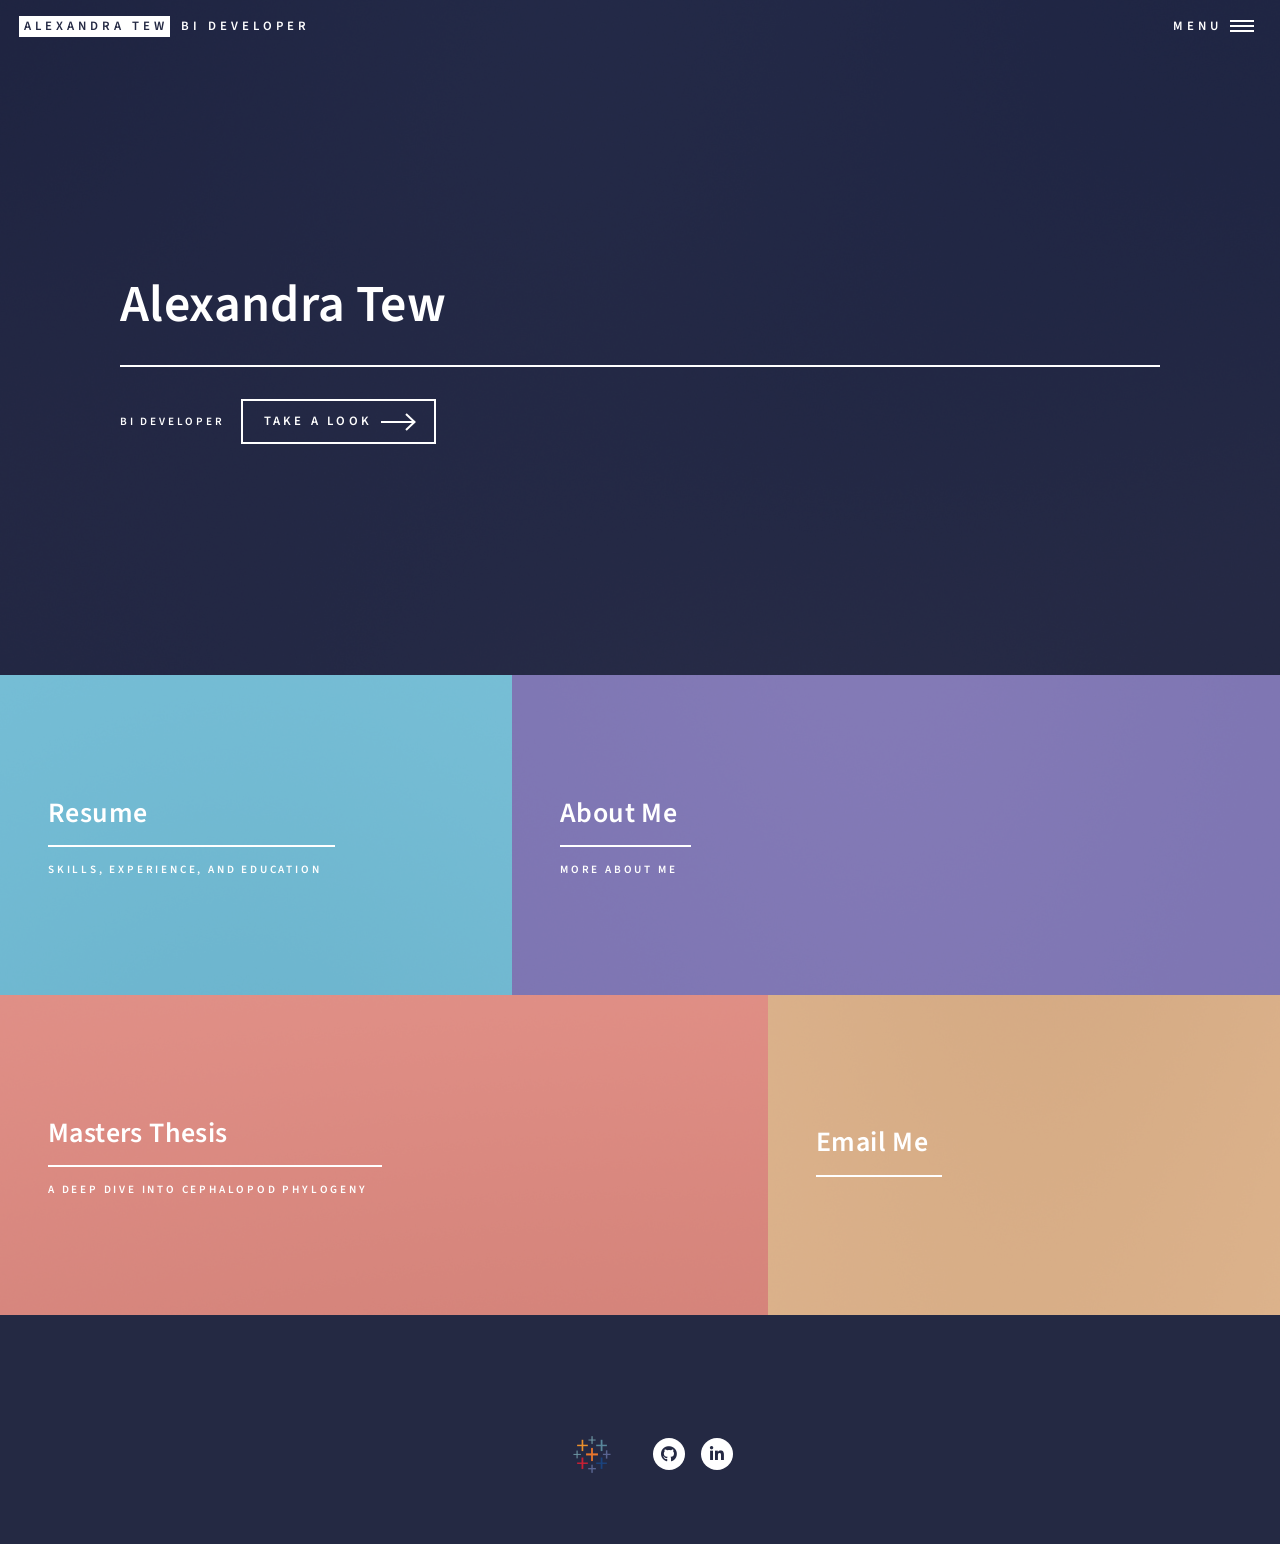
==== index.html @ 9c82fc15 "Updates" ====
<!DOCTYPE HTML>
<html>
	<style>	  
	    #header .icons {
	      display: inline-block;
	      list-style: none;
	      padding: 0;
	    }
	  
	    #header .icons li {
	      display: inline-block;
	      margin-right: 10px; /* Adjust the margin-right value as needed */
	    }
	</style>
	<head>
		<title>Portfolio of Alexandra Tew</title>
		<meta charset="utf-8" />
		<meta name="viewport" content="width=device-width, initial-scale=1, user-scalable=no" />
		<link rel="stylesheet" href="assets/css/main.css" />
		<noscript><link rel="stylesheet" href="assets/css/noscript.css" /></noscript>
	</head>
	<body class="is-preload">

		<!-- Wrapper -->
			<div id="wrapper">

				<!-- Header -->
					<header id="header" class="alt">
						<a href="index.html" class="logo"><strong>Alexandra Tew</strong> <span>BI Developer</span></a>
						<nav>
							<a href="#menu">Menu</a>
						</nav>
					</header>

				<!-- Menu -->
					<nav id="menu">
						<ul class="links">
							<li><a href="index.html">Home</a></li>
							<li><a href="resume.html">Resume</a></li>
							<li><a href="projects.html">About Me</a></li>
							<li><a href="thesis.html">Masters Thesis</a></li>
						</ul>
					</nav>

				<!-- Banner -->
					<section id="banner" class="major">
						<div class="inner">
							<header class="major">
								<h1>Alexandra Tew</h1>
							</header>
							<div class="content">
								<p>BI Developer</p>
								<ul class="actions">
									<li><a href="#one" class="button next scrolly">Take a Look</a></li>
								</ul>
							</div>
						</div>
					</section>

				<!-- Main -->
					<div id="main">

						<!-- One -->
							<section id="one" class="tiles">
								<article>
									<span class="image">
										<img src="images/pic01.jpg" alt="" />
									</span>
									<header class="major">
										<h3><a href="resume.html" class="link">Resume</a></h3>
										<p>Skills, Experience, and Education</p>
									</header>
								</article>
								<article>
									<span class="image">
										<img src="images/pic02.jpg" alt="" />
									</span>
									<header class="major">
										<h3><a href="projects.html" class="link">About Me</a></h3>
										<p>More about me</p>
									</header>
								</article>
								<article>
									<span class="image">
										<img src="images/pic03.jpg" alt="" />
									</span>
									<header class="major">
										<h3><a href="thesis.html" class="link">Masters Thesis</a></h3>
										<p>A deep dive into cephalopod phylogeny</p>
									</header>
								</article>
								<article>
									<span class="image">
										<img src="images/pic04.jpg" alt="" />
									</span>
									<header class="major">
										<h3><a href="mailto:alex.d.tew@gmail.com">Email Me</a></h3>
									</header>
								</article>
							</section>

						<!-- Two
							<section id="two">
								<div class="inner">
									<header class="major">
										<h2>Connect With Me</h2>
									</header>
									<p>Thank you for visiting, I look forward to connecting with you!</p></p>
									<!-- <ul class="actions">
										<li><a href="resume.html" class="button next">Full Resume</a></li>
									</ul> 
								</div>
							</section> -->

					</div>

				<!-- Contact
					<section id="contact">
						<div class="inner">
							<section class="split">
								<section>
									<div class="contact-method">
										<span class="icon solid alt fa-envelope"></span>
										<h3>Email</h3>
										<a href="#">alex.d.tew@gmail.com</a>
									</div>
								</section>
								<section>
									<div class="contact-method">
										<span class="icon solid alt fa-home"></span>
										<h3>Location</h3>
										<span>Charlotte, NC<br />
										United States</span>
									</div>
								</section>
							</section>
						</div>
					</section> -->

				<!-- Footer -->
				<style>
					#footer {
						text-align: center;
						margin-top: 50px; /* Adjust the margin-top value as needed */
					}
					#footer .inner {
						display: flex;
						justify-content: center;  /* Centers all icons horizontally */
						align-items: center;  /* Ensures vertical alignment */
						gap: 15px;  /* Adds space between icons */
					}
					
					.icons {
						display: flex; /* Ensures icons are evenly spaced */
						justify-content: center;
						align-items: center;
						padding: 0;
						list-style: none;
					}
					
					.icons li {
						display: flex;
						align-items: center;
						justify-content: center;
					}

					.icons li a[href*="tableau.com"]{
						display: flex;
						align-items: center;
						justify-content: center;
						text-decoration: none !important;
						border-bottom: none !important;
						outline: none !important;
					}
					
					.icons li a img.tableau-icon {
						display: inline-block;
						border: none !important; /* Ensures it doesn’t behave like text */
						text-decoration: none !important;
						border-bottom: none !important;
					}	

					.tableau-icon {
						width: 90px; /* Adjust size as needed */
						height: auto;
						display: inline-block; /* Matches Font Awesome behavior */
						text-decoration: none !important;
						border-bottom: none !important;
					}
				</style>
				<footer id="footer">
					<div class="inner">
						<ul class="icons">
							<li>
								<a href="https://public.tableau.com/app/profile/alexandra.tew/" target="_blank">
									<img src="tableau_logo.png" alt="Tableau Public" class="tableau-icon">
								</a>
							</li>
							<li>
								<a href="https://github.com/AlexandraTew" target= "_blank" class="icon brands alt fa-github"><span class="label">GitHub</span></a>
							</li>
							<li>
								<a href="https://www.linkedin.com/in/alexandratew/" target= "_blank" class="icon brands alt fa-linkedin-in"><span class="label">LinkedIn</span></a>
							</li>
						</ul>	
					</div>
				</footer>					
			</div>

		<!-- Scripts -->
			<script src="assets/js/jquery.min.js"></script>
			<script src="assets/js/jquery.scrolly.min.js"></script>
			<script src="assets/js/jquery.scrollex.min.js"></script>
			<script src="assets/js/browser.min.js"></script>
			<script src="assets/js/breakpoints.min.js"></script>
			<script src="assets/js/util.js"></script>
			<script src="assets/js/main.js"></script>

	</body>
</html>
---- assets/css/main.css ----
@import url(fontawesome-all.min.css);
@import url("https://fonts.googleapis.com/css?family=Source+Sans+Pro:300,300italic,600,600italic");

/*
	Forty by HTML5 UP
	html5up.net | @ajlkn
	Free for personal and commercial use under the CCA 3.0 license (html5up.net/license)
*/

html, body, div, span, applet, object,
iframe, h1, h2, h3, h4, h5, h6, p, blockquote,
pre, a, abbr, acronym, address, big, cite,
code, del, dfn, em, img, ins, kbd, q, s, samp,
small, strike, strong, sub, sup, tt, var, b,
u, i, center, dl, dt, dd, ol, ul, li, fieldset,
form, label, legend, table, caption, tbody,
tfoot, thead, tr, th, td, article, aside,
canvas, details, embed, figure, figcaption,
footer, header, hgroup, menu, nav, output, ruby,
section, summary, time, mark, audio, video {
	margin: 0;
	padding: 0;
	border: 0;
	font-size: 100%;
	font: inherit;
	vertical-align: baseline;}

article, aside, details, figcaption, figure,
footer, header, hgroup, menu, nav, section {
	display: block;}

strong {
	font-weight: bold;}

body {
	line-height: 1;
}

ol, ul {
	list-style: none;
}

blockquote, q {
	quotes: none;
}

	blockquote:before, blockquote:after, q:before, q:after {
		content: '';
		content: none;
	}

table {
	border-collapse: collapse;
	border-spacing: 0;
}

body {
	-webkit-text-size-adjust: none;
}

mark {
	background-color: transparent;
	color: inherit;
}

input::-moz-focus-inner {
	border: 0;
	padding: 0;
}

input, select, textarea {
	-moz-appearance: none;
	-webkit-appearance: none;
	-ms-appearance: none;
	appearance: none;
}

/* Basic */

	@-ms-viewport {
		width: device-width;
	}

	body {
		-ms-overflow-style: scrollbar;
	}

	@media screen and (max-width: 480px) {

		html, body {
			min-width: 320px;
		}

	}

	html {
		box-sizing: border-box;
	}

	*, *:before, *:after {
		box-sizing: inherit;
	}

	body {
		background: #242943;
	}

		body.is-preload *, body.is-preload *:before, body.is-preload *:after {
			-moz-animation: none !important;
			-webkit-animation: none !important;
			-ms-animation: none !important;
			animation: none !important;
			-moz-transition: none !important;
			-webkit-transition: none !important;
			-ms-transition: none !important;
			transition: none !important;
		}

/* Type */

	body, input, select, textarea {
		color: #ffffff;
		font-family: "Source Sans Pro", Helvetica, sans-serif;
		font-size: 17pt;
		font-weight: 300;
		letter-spacing: 0.025em;
		line-height: 1.65;
	}

		@media screen and (max-width: 1680px) {

			body, input, select, textarea {
				font-size: 14pt;
			}

		}

		@media screen and (max-width: 1280px) {

			body, input, select, textarea {
				font-size: 12pt;
			}

		}

		@media screen and (max-width: 360px) {

			body, input, select, textarea {
				font-size: 11pt;
			}

		}

	a {
		-moz-transition: color 0.2s ease-in-out, border-bottom-color 0.2s ease-in-out;
		-webkit-transition: color 0.2s ease-in-out, border-bottom-color 0.2s ease-in-out;
		-ms-transition: color 0.2s ease-in-out, border-bottom-color 0.2s ease-in-out;
		transition: color 0.2s ease-in-out, border-bottom-color 0.2s ease-in-out;
		border-bottom: dotted 1px;
		color: inherit;
		text-decoration: none;
	}

		a:hover {
			border-bottom-color: transparent;
			color: #9bf1ff !important;
		}

		a:active {
			color: #53e3fb !important;
		}

	strong, b {
		color: #ffffff;
		font-weight: 600;
	}

	em, i {
		font-style: italic;
	}

	p {
		margin: 0 0 2em 0;
	}

	h1, h2, h3, h4, h5, h6 {
		color: #ffffff;
		font-weight: 600;
		line-height: 1.65;
		margin: 0 0 1em 0;
	}

		h1 a, h2 a, h3 a, h4 a, h5 a, h6 a {
			color: inherit;
			border-bottom: 0;
		}

	h1 {
		font-size: 2.5em;
	}

	h2 {
		font-size: 1.75em;
	}

	h3 {
		font-size: 1.35em;
	}

	h4 {
		font-size: 1.1em;
	}

	h5 {
		font-size: 0.9em;
	}

	h6 {
		font-size: 0.7em;
	}

	@media screen and (max-width: 736px) {

		h1 {
			font-size: 2em;
		}

		h2 {
			font-size: 1.5em;
		}

		h3 {
			font-size: 1.25em;
		}

	}

	sub {
		font-size: 0.8em;
		position: relative;
		top: 0.5em;
	}

	sup {
		font-size: 0.8em;
		position: relative;
		top: -0.5em;
	}

	blockquote {
		border-left: solid 4px rgba(212, 212, 255, 0.1);
		font-style: italic;
		margin: 0 0 2em 0;
		padding: 0.5em 0 0.5em 2em;
	}

	code {
		background: rgba(212, 212, 255, 0.035);
		font-family: "Courier New", monospace;
		font-size: 0.9em;
		margin: 0 0.25em;
		padding: 0.25em 0.65em;
	}

	pre {
		-webkit-overflow-scrolling: touch;
		font-family: "Courier New", monospace;
		font-size: 0.9em;
		margin: 0 0 2em 0;
	}

		pre code {
			display: block;
			line-height: 1.75;
			padding: 1em 1.5em;
			overflow-x: auto;
		}

	hr {
		border: 0;
		border-bottom: solid 1px rgba(212, 212, 255, 0.1);
		margin: 2em 0;
	}

		hr.major {
			margin: 3em 0;
		}

	.align-left {
		text-align: left;
	}

	.align-center {
		text-align: center;
	}

	.align-right {
		text-align: right;
	}

/* Row */

	.row {
		display: flex;
		flex-wrap: wrap;
		box-sizing: border-box;
		align-items: stretch;
	}

		.row > * {
			box-sizing: border-box;
		}

		.row.gtr-uniform > * > :last-child {
			margin-bottom: 0;
		}

		.row.aln-left {
			justify-content: flex-start;
		}

		.row.aln-center {
			justify-content: center;
		}

		.row.aln-right {
			justify-content: flex-end;
		}

		.row.aln-top {
			align-items: flex-start;
		}

		.row.aln-middle {
			align-items: center;
		}

		.row.aln-bottom {
			align-items: flex-end;
		}

		.row > .imp {
			order: -1;
		}

		.row > .col-1 {
			width: 8.33333%;
		}

		.row > .off-1 {
			margin-left: 8.33333%;
		}

		.row > .col-2 {
			width: 16.66667%;
		}

		.row > .off-2 {
			margin-left: 16.66667%;
		}

		.row > .col-3 {
			width: 25%;
		}

		.row > .off-3 {
			margin-left: 25%;
		}

		.row > .col-4 {
			width: 33.33333%;
		}

		.row > .off-4 {
			margin-left: 33.33333%;
		}

		.row > .col-5 {
			width: 41.66667%;
		}

		.row > .off-5 {
			margin-left: 41.66667%;
		}

		.row > .col-6 {
			width: 50%;
		}

		.row > .off-6 {
			margin-left: 50%;
		}

		.row > .col-7 {
			width: 58.33333%;
		}

		.row > .off-7 {
			margin-left: 58.33333%;
		}

		.row > .col-8 {
			width: 66.66667%;
		}

		.row > .off-8 {
			margin-left: 66.66667%;
		}

		.row > .col-9 {
			width: 75%;
		}

		.row > .off-9 {
			margin-left: 75%;
		}

		.row > .col-10 {
			width: 83.33333%;
		}

		.row > .off-10 {
			margin-left: 83.33333%;
		}

		.row > .col-11 {
			width: 91.66667%;
		}

		.row > .off-11 {
			margin-left: 91.66667%;
		}

		.row > .col-12 {
			width: 100%;
		}

		.row > .off-12 {
			margin-left: 100%;
		}

		.row.gtr-0 {
			margin-top: 0;
			margin-left: 0em;
		}

			.row.gtr-0 > * {
				padding: 0 0 0 0em;
			}

			.row.gtr-0.gtr-uniform {
				margin-top: 0em;
			}

				.row.gtr-0.gtr-uniform > * {
					padding-top: 0em;
				}

		.row.gtr-25 {
			margin-top: 0;
			margin-left: -0.5em;
		}

			.row.gtr-25 > * {
				padding: 0 0 0 0.5em;
			}

			.row.gtr-25.gtr-uniform {
				margin-top: -0.5em;
			}

				.row.gtr-25.gtr-uniform > * {
					padding-top: 0.5em;
				}

		.row.gtr-50 {
			margin-top: 0;
			margin-left: -1em;
		}

			.row.gtr-50 > * {
				padding: 0 0 0 1em;
			}

			.row.gtr-50.gtr-uniform {
				margin-top: -1em;
			}

				.row.gtr-50.gtr-uniform > * {
					padding-top: 1em;
				}

		.row {
			margin-top: 0;
			margin-left: -2em;
		}

			.row > * {
				padding: 0 0 0 2em;
			}

			.row.gtr-uniform {
				margin-top: -2em;
			}

				.row.gtr-uniform > * {
					padding-top: 2em;
				}

		.row.gtr-150 {
			margin-top: 0;
			margin-left: -3em;
		}

			.row.gtr-150 > * {
				padding: 0 0 0 3em;
			}

			.row.gtr-150.gtr-uniform {
				margin-top: -3em;
			}

				.row.gtr-150.gtr-uniform > * {
					padding-top: 3em;
				}

		.row.gtr-200 {
			margin-top: 0;
			margin-left: -4em;
		}

			.row.gtr-200 > * {
				padding: 0 0 0 4em;
			}

			.row.gtr-200.gtr-uniform {
				margin-top: -4em;
			}

				.row.gtr-200.gtr-uniform > * {
					padding-top: 4em;
				}

		@media screen and (max-width: 1680px) {

			.row {
				display: flex;
				flex-wrap: wrap;
				box-sizing: border-box;
				align-items: stretch;
			}

				.row > * {
					box-sizing: border-box;
				}

				.row.gtr-uniform > * > :last-child {
					margin-bottom: 0;
				}

				.row.aln-left {
					justify-content: flex-start;
				}

				.row.aln-center {
					justify-content: center;
				}

				.row.aln-right {
					justify-content: flex-end;
				}

				.row.aln-top {
					align-items: flex-start;
				}

				.row.aln-middle {
					align-items: center;
				}

				.row.aln-bottom {
					align-items: flex-end;
				}

				.row > .imp-xlarge {
					order: -1;
				}

				.row > .col-1-xlarge {
					width: 8.33333%;
				}

				.row > .off-1-xlarge {
					margin-left: 8.33333%;
				}

				.row > .col-2-xlarge {
					width: 16.66667%;
				}

				.row > .off-2-xlarge {
					margin-left: 16.66667%;
				}

				.row > .col-3-xlarge {
					width: 25%;
				}

				.row > .off-3-xlarge {
					margin-left: 25%;
				}

				.row > .col-4-xlarge {
					width: 33.33333%;
				}

				.row > .off-4-xlarge {
					margin-left: 33.33333%;
				}

				.row > .col-5-xlarge {
					width: 41.66667%;
				}

				.row > .off-5-xlarge {
					margin-left: 41.66667%;
				}

				.row > .col-6-xlarge {
					width: 50%;
				}

				.row > .off-6-xlarge {
					margin-left: 50%;
				}

				.row > .col-7-xlarge {
					width: 58.33333%;
				}

				.row > .off-7-xlarge {
					margin-left: 58.33333%;
				}

				.row > .col-8-xlarge {
					width: 66.66667%;
				}

				.row > .off-8-xlarge {
					margin-left: 66.66667%;
				}

				.row > .col-9-xlarge {
					width: 75%;
				}

				.row > .off-9-xlarge {
					margin-left: 75%;
				}

				.row > .col-10-xlarge {
					width: 83.33333%;
				}

				.row > .off-10-xlarge {
					margin-left: 83.33333%;
				}

				.row > .col-11-xlarge {
					width: 91.66667%;
				}

				.row > .off-11-xlarge {
					margin-left: 91.66667%;
				}

				.row > .col-12-xlarge {
					width: 100%;
				}

				.row > .off-12-xlarge {
					margin-left: 100%;
				}

				.row.gtr-0 {
					margin-top: 0;
					margin-left: 0em;
				}

					.row.gtr-0 > * {
						padding: 0 0 0 0em;
					}

					.row.gtr-0.gtr-uniform {
						margin-top: 0em;
					}

						.row.gtr-0.gtr-uniform > * {
							padding-top: 0em;
						}

				.row.gtr-25 {
					margin-top: 0;
					margin-left: -0.5em;
				}

					.row.gtr-25 > * {
						padding: 0 0 0 0.5em;
					}

					.row.gtr-25.gtr-uniform {
						margin-top: -0.5em;
					}

						.row.gtr-25.gtr-uniform > * {
							padding-top: 0.5em;
						}

				.row.gtr-50 {
					margin-top: 0;
					margin-left: -1em;
				}

					.row.gtr-50 > * {
						padding: 0 0 0 1em;
					}

					.row.gtr-50.gtr-uniform {
						margin-top: -1em;
					}

						.row.gtr-50.gtr-uniform > * {
							padding-top: 1em;
						}

				.row {
					margin-top: 0;
					margin-left: -2em;
				}

					.row > * {
						padding: 0 0 0 2em;
					}

					.row.gtr-uniform {
						margin-top: -2em;
					}

						.row.gtr-uniform > * {
							padding-top: 2em;
						}

				.row.gtr-150 {
					margin-top: 0;
					margin-left: -3em;
				}

					.row.gtr-150 > * {
						padding: 0 0 0 3em;
					}

					.row.gtr-150.gtr-uniform {
						margin-top: -3em;
					}

						.row.gtr-150.gtr-uniform > * {
							padding-top: 3em;
						}

				.row.gtr-200 {
					margin-top: 0;
					margin-left: -4em;
				}

					.row.gtr-200 > * {
						padding: 0 0 0 4em;
					}

					.row.gtr-200.gtr-uniform {
						margin-top: -4em;
					}

						.row.gtr-200.gtr-uniform > * {
							padding-top: 4em;
						}

		}

		@media screen and (max-width: 1280px) {

			.row {
				display: flex;
				flex-wrap: wrap;
				box-sizing: border-box;
				align-items: stretch;
			}

				.row > * {
					box-sizing: border-box;
				}

				.row.gtr-uniform > * > :last-child {
					margin-bottom: 0;
				}

				.row.aln-left {
					justify-content: flex-start;
				}

				.row.aln-center {
					justify-content: center;
				}

				.row.aln-right {
					justify-content: flex-end;
				}

				.row.aln-top {
					align-items: flex-start;
				}

				.row.aln-middle {
					align-items: center;
				}

				.row.aln-bottom {
					align-items: flex-end;
				}

				.row > .imp-large {
					order: -1;
				}

				.row > .col-1-large {
					width: 8.33333%;
				}

				.row > .off-1-large {
					margin-left: 8.33333%;
				}

				.row > .col-2-large {
					width: 16.66667%;
				}

				.row > .off-2-large {
					margin-left: 16.66667%;
				}

				.row > .col-3-large {
					width: 25%;
				}

				.row > .off-3-large {
					margin-left: 25%;
				}

				.row > .col-4-large {
					width: 33.33333%;
				}

				.row > .off-4-large {
					margin-left: 33.33333%;
				}

				.row > .col-5-large {
					width: 41.66667%;
				}

				.row > .off-5-large {
					margin-left: 41.66667%;
				}

				.row > .col-6-large {
					width: 50%;
				}

				.row > .off-6-large {
					margin-left: 50%;
				}

				.row > .col-7-large {
					width: 58.33333%;
				}

				.row > .off-7-large {
					margin-left: 58.33333%;
				}

				.row > .col-8-large {
					width: 66.66667%;
				}

				.row > .off-8-large {
					margin-left: 66.66667%;
				}

				.row > .col-9-large {
					width: 75%;
				}

				.row > .off-9-large {
					margin-left: 75%;
				}

				.row > .col-10-large {
					width: 83.33333%;
				}

				.row > .off-10-large {
					margin-left: 83.33333%;
				}

				.row > .col-11-large {
					width: 91.66667%;
				}

				.row > .off-11-large {
					margin-left: 91.66667%;
				}

				.row > .col-12-large {
					width: 100%;
				}

				.row > .off-12-large {
					margin-left: 100%;
				}

				.row.gtr-0 {
					margin-top: 0;
					margin-left: 0em;
				}

					.row.gtr-0 > * {
						padding: 0 0 0 0em;
					}

					.row.gtr-0.gtr-uniform {
						margin-top: 0em;
					}

						.row.gtr-0.gtr-uniform > * {
							padding-top: 0em;
						}

				.row.gtr-25 {
					margin-top: 0;
					margin-left: -0.375em;
				}

					.row.gtr-25 > * {
						padding: 0 0 0 0.375em;
					}

					.row.gtr-25.gtr-uniform {
						margin-top: -0.375em;
					}

						.row.gtr-25.gtr-uniform > * {
							padding-top: 0.375em;
						}

				.row.gtr-50 {
					margin-top: 0;
					margin-left: -0.75em;
				}

					.row.gtr-50 > * {
						padding: 0 0 0 0.75em;
					}

					.row.gtr-50.gtr-uniform {
						margin-top: -0.75em;
					}

						.row.gtr-50.gtr-uniform > * {
							padding-top: 0.75em;
						}

				.row {
					margin-top: 0;
					margin-left: -1.5em;
				}

					.row > * {
						padding: 0 0 0 1.5em;
					}

					.row.gtr-uniform {
						margin-top: -1.5em;
					}

						.row.gtr-uniform > * {
							padding-top: 1.5em;
						}

				.row.gtr-150 {
					margin-top: 0;
					margin-left: -2.25em;
				}

					.row.gtr-150 > * {
						padding: 0 0 0 2.25em;
					}

					.row.gtr-150.gtr-uniform {
						margin-top: -2.25em;
					}

						.row.gtr-150.gtr-uniform > * {
							padding-top: 2.25em;
						}

				.row.gtr-200 {
					margin-top: 0;
					margin-left: -3em;
				}

					.row.gtr-200 > * {
						padding: 0 0 0 3em;
					}

					.row.gtr-200.gtr-uniform {
						margin-top: -3em;
					}

						.row.gtr-200.gtr-uniform > * {
							padding-top: 3em;
						}

		}

		@media screen and (max-width: 980px) {

			.row {
				display: flex;
				flex-wrap: wrap;
				box-sizing: border-box;
				align-items: stretch;
			}

				.row > * {
					box-sizing: border-box;
				}

				.row.gtr-uniform > * > :last-child {
					margin-bottom: 0;
				}

				.row.aln-left {
					justify-content: flex-start;
				}

				.row.aln-center {
					justify-content: center;
				}

				.row.aln-right {
					justify-content: flex-end;
				}

				.row.aln-top {
					align-items: flex-start;
				}

				.row.aln-middle {
					align-items: center;
				}

				.row.aln-bottom {
					align-items: flex-end;
				}

				.row > .imp-medium {
					order: -1;
				}

				.row > .col-1-medium {
					width: 8.33333%;
				}

				.row > .off-1-medium {
					margin-left: 8.33333%;
				}

				.row > .col-2-medium {
					width: 16.66667%;
				}

				.row > .off-2-medium {
					margin-left: 16.66667%;
				}

				.row > .col-3-medium {
					width: 25%;
				}

				.row > .off-3-medium {
					margin-left: 25%;
				}

				.row > .col-4-medium {
					width: 33.33333%;
				}

				.row > .off-4-medium {
					margin-left: 33.33333%;
				}

				.row > .col-5-medium {
					width: 41.66667%;
				}

				.row > .off-5-medium {
					margin-left: 41.66667%;
				}

				.row > .col-6-medium {
					width: 50%;
				}

				.row > .off-6-medium {
					margin-left: 50%;
				}

				.row > .col-7-medium {
					width: 58.33333%;
				}

				.row > .off-7-medium {
					margin-left: 58.33333%;
				}

				.row > .col-8-medium {
					width: 66.66667%;
				}

				.row > .off-8-medium {
					margin-left: 66.66667%;
				}

				.row > .col-9-medium {
					width: 75%;
				}

				.row > .off-9-medium {
					margin-left: 75%;
				}

				.row > .col-10-medium {
					width: 83.33333%;
				}

				.row > .off-10-medium {
					margin-left: 83.33333%;
				}

				.row > .col-11-medium {
					width: 91.66667%;
				}

				.row > .off-11-medium {
					margin-left: 91.66667%;
				}

				.row > .col-12-medium {
					width: 100%;
				}

				.row > .off-12-medium {
					margin-left: 100%;
				}

				.row.gtr-0 {
					margin-top: 0;
					margin-left: 0em;
				}

					.row.gtr-0 > * {
						padding: 0 0 0 0em;
					}

					.row.gtr-0.gtr-uniform {
						margin-top: 0em;
					}

						.row.gtr-0.gtr-uniform > * {
							padding-top: 0em;
						}

				.row.gtr-25 {
					margin-top: 0;
					margin-left: -0.375em;
				}

					.row.gtr-25 > * {
						padding: 0 0 0 0.375em;
					}

					.row.gtr-25.gtr-uniform {
						margin-top: -0.375em;
					}

						.row.gtr-25.gtr-uniform > * {
							padding-top: 0.375em;
						}

				.row.gtr-50 {
					margin-top: 0;
					margin-left: -0.75em;
				}

					.row.gtr-50 > * {
						padding: 0 0 0 0.75em;
					}

					.row.gtr-50.gtr-uniform {
						margin-top: -0.75em;
					}

						.row.gtr-50.gtr-uniform > * {
							padding-top: 0.75em;
						}

				.row {
					margin-top: 0;
					margin-left: -1.5em;
				}

					.row > * {
						padding: 0 0 0 1.5em;
					}

					.row.gtr-uniform {
						margin-top: -1.5em;
					}

						.row.gtr-uniform > * {
							padding-top: 1.5em;
						}

				.row.gtr-150 {
					margin-top: 0;
					margin-left: -2.25em;
				}

					.row.gtr-150 > * {
						padding: 0 0 0 2.25em;
					}

					.row.gtr-150.gtr-uniform {
						margin-top: -2.25em;
					}

						.row.gtr-150.gtr-uniform > * {
							padding-top: 2.25em;
						}

				.row.gtr-200 {
					margin-top: 0;
					margin-left: -3em;
				}

					.row.gtr-200 > * {
						padding: 0 0 0 3em;
					}

					.row.gtr-200.gtr-uniform {
						margin-top: -3em;
					}

						.row.gtr-200.gtr-uniform > * {
							padding-top: 3em;
						}

		}

		@media screen and (max-width: 736px) {

			.row {
				display: flex;
				flex-wrap: wrap;
				box-sizing: border-box;
				align-items: stretch;
			}

				.row > * {
					box-sizing: border-box;
				}

				.row.gtr-uniform > * > :last-child {
					margin-bottom: 0;
				}

				.row.aln-left {
					justify-content: flex-start;
				}

				.row.aln-center {
					justify-content: center;
				}

				.row.aln-right {
					justify-content: flex-end;
				}

				.row.aln-top {
					align-items: flex-start;
				}

				.row.aln-middle {
					align-items: center;
				}

				.row.aln-bottom {
					align-items: flex-end;
				}

				.row > .imp-small {
					order: -1;
				}

				.row > .col-1-small {
					width: 8.33333%;
				}

				.row > .off-1-small {
					margin-left: 8.33333%;
				}

				.row > .col-2-small {
					width: 16.66667%;
				}

				.row > .off-2-small {
					margin-left: 16.66667%;
				}

				.row > .col-3-small {
					width: 25%;
				}

				.row > .off-3-small {
					margin-left: 25%;
				}

				.row > .col-4-small {
					width: 33.33333%;
				}

				.row > .off-4-small {
					margin-left: 33.33333%;
				}

				.row > .col-5-small {
					width: 41.66667%;
				}

				.row > .off-5-small {
					margin-left: 41.66667%;
				}

				.row > .col-6-small {
					width: 50%;
				}

				.row > .off-6-small {
					margin-left: 50%;
				}

				.row > .col-7-small {
					width: 58.33333%;
				}

				.row > .off-7-small {
					margin-left: 58.33333%;
				}

				.row > .col-8-small {
					width: 66.66667%;
				}

				.row > .off-8-small {
					margin-left: 66.66667%;
				}

				.row > .col-9-small {
					width: 75%;
				}

				.row > .off-9-small {
					margin-left: 75%;
				}

				.row > .col-10-small {
					width: 83.33333%;
				}

				.row > .off-10-small {
					margin-left: 83.33333%;
				}

				.row > .col-11-small {
					width: 91.66667%;
				}

				.row > .off-11-small {
					margin-left: 91.66667%;
				}

				.row > .col-12-small {
					width: 100%;
				}

				.row > .off-12-small {
					margin-left: 100%;
				}

				.row.gtr-0 {
					margin-top: 0;
					margin-left: 0em;
				}

					.row.gtr-0 > * {
						padding: 0 0 0 0em;
					}

					.row.gtr-0.gtr-uniform {
						margin-top: 0em;
					}

						.row.gtr-0.gtr-uniform > * {
							padding-top: 0em;
						}

				.row.gtr-25 {
					margin-top: 0;
					margin-left: -0.3125em;
				}

					.row.gtr-25 > * {
						padding: 0 0 0 0.3125em;
					}

					.row.gtr-25.gtr-uniform {
						margin-top: -0.3125em;
					}

						.row.gtr-25.gtr-uniform > * {
							padding-top: 0.3125em;
						}

				.row.gtr-50 {
					margin-top: 0;
					margin-left: -0.625em;
				}

					.row.gtr-50 > * {
						padding: 0 0 0 0.625em;
					}

					.row.gtr-50.gtr-uniform {
						margin-top: -0.625em;
					}

						.row.gtr-50.gtr-uniform > * {
							padding-top: 0.625em;
						}

				.row {
					margin-top: 0;
					margin-left: -1.25em;
				}

					.row > * {
						padding: 0 0 0 1.25em;
					}

					.row.gtr-uniform {
						margin-top: -1.25em;
					}

						.row.gtr-uniform > * {
							padding-top: 1.25em;
						}

				.row.gtr-150 {
					margin-top: 0;
					margin-left: -1.875em;
				}

					.row.gtr-150 > * {
						padding: 0 0 0 1.875em;
					}

					.row.gtr-150.gtr-uniform {
						margin-top: -1.875em;
					}

						.row.gtr-150.gtr-uniform > * {
							padding-top: 1.875em;
						}

				.row.gtr-200 {
					margin-top: 0;
					margin-left: -2.5em;
				}

					.row.gtr-200 > * {
						padding: 0 0 0 2.5em;
					}

					.row.gtr-200.gtr-uniform {
						margin-top: -2.5em;
					}

						.row.gtr-200.gtr-uniform > * {
							padding-top: 2.5em;
						}

		}

		@media screen and (max-width: 480px) {

			.row {
				display: flex;
				flex-wrap: wrap;
				box-sizing: border-box;
				align-items: stretch;
			}

				.row > * {
					box-sizing: border-box;
				}

				.row.gtr-uniform > * > :last-child {
					margin-bottom: 0;
				}

				.row.aln-left {
					justify-content: flex-start;
				}

				.row.aln-center {
					justify-content: center;
				}

				.row.aln-right {
					justify-content: flex-end;
				}

				.row.aln-top {
					align-items: flex-start;
				}

				.row.aln-middle {
					align-items: center;
				}

				.row.aln-bottom {
					align-items: flex-end;
				}

				.row > .imp-xsmall {
					order: -1;
				}

				.row > .col-1-xsmall {
					width: 8.33333%;
				}

				.row > .off-1-xsmall {
					margin-left: 8.33333%;
				}

				.row > .col-2-xsmall {
					width: 16.66667%;
				}

				.row > .off-2-xsmall {
					margin-left: 16.66667%;
				}

				.row > .col-3-xsmall {
					width: 25%;
				}

				.row > .off-3-xsmall {
					margin-left: 25%;
				}

				.row > .col-4-xsmall {
					width: 33.33333%;
				}

				.row > .off-4-xsmall {
					margin-left: 33.33333%;
				}

				.row > .col-5-xsmall {
					width: 41.66667%;
				}

				.row > .off-5-xsmall {
					margin-left: 41.66667%;
				}

				.row > .col-6-xsmall {
					width: 50%;
				}

				.row > .off-6-xsmall {
					margin-left: 50%;
				}

				.row > .col-7-xsmall {
					width: 58.33333%;
				}

				.row > .off-7-xsmall {
					margin-left: 58.33333%;
				}

				.row > .col-8-xsmall {
					width: 66.66667%;
				}

				.row > .off-8-xsmall {
					margin-left: 66.66667%;
				}

				.row > .col-9-xsmall {
					width: 75%;
				}

				.row > .off-9-xsmall {
					margin-left: 75%;
				}

				.row > .col-10-xsmall {
					width: 83.33333%;
				}

				.row > .off-10-xsmall {
					margin-left: 83.33333%;
				}

				.row > .col-11-xsmall {
					width: 91.66667%;
				}

				.row > .off-11-xsmall {
					margin-left: 91.66667%;
				}

				.row > .col-12-xsmall {
					width: 100%;
				}

				.row > .off-12-xsmall {
					margin-left: 100%;
				}

				.row.gtr-0 {
					margin-top: 0;
					margin-left: 0em;
				}

					.row.gtr-0 > * {
						padding: 0 0 0 0em;
					}

					.row.gtr-0.gtr-uniform {
						margin-top: 0em;
					}

						.row.gtr-0.gtr-uniform > * {
							padding-top: 0em;
						}

				.row.gtr-25 {
					margin-top: 0;
					margin-left: -0.3125em;
				}

					.row.gtr-25 > * {
						padding: 0 0 0 0.3125em;
					}

					.row.gtr-25.gtr-uniform {
						margin-top: -0.3125em;
					}

						.row.gtr-25.gtr-uniform > * {
							padding-top: 0.3125em;
						}

				.row.gtr-50 {
					margin-top: 0;
					margin-left: -0.625em;
				}

					.row.gtr-50 > * {
						padding: 0 0 0 0.625em;
					}

					.row.gtr-50.gtr-uniform {
						margin-top: -0.625em;
					}

						.row.gtr-50.gtr-uniform > * {
							padding-top: 0.625em;
						}

				.row {
					margin-top: 0;
					margin-left: -1.25em;
				}

					.row > * {
						padding: 0 0 0 1.25em;
					}

					.row.gtr-uniform {
						margin-top: -1.25em;
					}

						.row.gtr-uniform > * {
							padding-top: 1.25em;
						}

				.row.gtr-150 {
					margin-top: 0;
					margin-left: -1.875em;
				}

					.row.gtr-150 > * {
						padding: 0 0 0 1.875em;
					}

					.row.gtr-150.gtr-uniform {
						margin-top: -1.875em;
					}

						.row.gtr-150.gtr-uniform > * {
							padding-top: 1.875em;
						}

				.row.gtr-200 {
					margin-top: 0;
					margin-left: -2.5em;
				}

					.row.gtr-200 > * {
						padding: 0 0 0 2.5em;
					}

					.row.gtr-200.gtr-uniform {
						margin-top: -2.5em;
					}

						.row.gtr-200.gtr-uniform > * {
							padding-top: 2.5em;
						}

		}

/* Section/Article */

	section.special, article.special {
		text-align: center;
	}

	header.major {
		width: -moz-max-content;
		width: -webkit-max-content;
		width: -ms-max-content;
		width: max-content;
		margin-bottom: 2em;
	}

		header.major > :first-child {
			margin-bottom: 0;
			width: calc(100% + 0.5em);
		}

			header.major > :first-child:after {
				content: '';
				background-color: #ffffff;
				display: block;
				height: 2px;
				margin: 0.325em 0 0.5em 0;
				width: 100%;
			}

		header.major > p {
			font-size: 0.7em;
			font-weight: 600;
			letter-spacing: 0.25em;
			margin-bottom: 0;
			text-transform: uppercase;
		}

		body.is-ie header.major > :first-child:after {
			max-width: 9em;
		}

		body.is-ie header.major > h1:after {
			max-width: 100% !important;
		}

	@media screen and (max-width: 736px) {

		header.major > p br {
			display: none;
		}

	}

/* Form */

	form {
		margin: 0 0 2em 0;
	}

		form > :last-child {
			margin-bottom: 0;
		}

		form > .fields {
			display: -moz-flex;
			display: -webkit-flex;
			display: -ms-flex;
			display: flex;
			-moz-flex-wrap: wrap;
			-webkit-flex-wrap: wrap;
			-ms-flex-wrap: wrap;
			flex-wrap: wrap;
			width: calc(100% + 3em);
			margin: -1.5em 0 2em -1.5em;
		}

			form > .fields > .field {
				-moz-flex-grow: 0;
				-webkit-flex-grow: 0;
				-ms-flex-grow: 0;
				flex-grow: 0;
				-moz-flex-shrink: 0;
				-webkit-flex-shrink: 0;
				-ms-flex-shrink: 0;
				flex-shrink: 0;
				padding: 1.5em 0 0 1.5em;
				width: calc(100% - 1.5em);
			}

				form > .fields > .field.half {
					width: calc(50% - 0.75em);
				}

				form > .fields > .field.third {
					width: calc(100%/3 - 0.5em);
				}

				form > .fields > .field.quarter {
					width: calc(25% - 0.375em);
				}

		@media screen and (max-width: 480px) {

			form > .fields {
				width: calc(100% + 3em);
				margin: -1.5em 0 2em -1.5em;
			}

				form > .fields > .field {
					padding: 1.5em 0 0 1.5em;
					width: calc(100% - 1.5em);
				}

					form > .fields > .field.half {
						width: calc(100% - 1.5em);
					}

					form > .fields > .field.third {
						width: calc(100% - 1.5em);
					}

					form > .fields > .field.quarter {
						width: calc(100% - 1.5em);
					}

		}

	label {
		color: #ffffff;
		display: block;
		font-size: 0.8em;
		font-weight: 600;
		letter-spacing: 0.25em;
		margin: 0 0 1em 0;
		text-transform: uppercase;
	}

	input[type="text"],
	input[type="password"],
	input[type="email"],
	input[type="tel"],
	input[type="search"],
	input[type="url"],
	select,
	textarea {
		-moz-appearance: none;
		-webkit-appearance: none;
		-ms-appearance: none;
		appearance: none;
		background: rgba(212, 212, 255, 0.035);
		border: none;
		border-radius: 0;
		color: inherit;
		display: block;
		outline: 0;
		padding: 0 1em;
		text-decoration: none;
		width: 100%;
	}

		input[type="text"]:invalid,
		input[type="password"]:invalid,
		input[type="email"]:invalid,
		input[type="tel"]:invalid,
		input[type="search"]:invalid,
		input[type="url"]:invalid,
		select:invalid,
		textarea:invalid {
			box-shadow: none;
		}

		input[type="text"]:focus,
		input[type="password"]:focus,
		input[type="email"]:focus,
		input[type="tel"]:focus,
		input[type="search"]:focus,
		input[type="url"]:focus,
		select:focus,
		textarea:focus {
			border-color: #9bf1ff;
			box-shadow: 0 0 0 2px #9bf1ff;
		}

	select {
		background-image: url("data:image/svg+xml;charset=utf8,%3Csvg xmlns='http://www.w3.org/2000/svg' width='40' height='40' preserveAspectRatio='none' viewBox='0 0 40 40'%3E%3Cpath d='M9.4,12.3l10.4,10.4l10.4-10.4c0.2-0.2,0.5-0.4,0.9-0.4c0.3,0,0.6,0.1,0.9,0.4l3.3,3.3c0.2,0.2,0.4,0.5,0.4,0.9 c0,0.4-0.1,0.6-0.4,0.9L20.7,31.9c-0.2,0.2-0.5,0.4-0.9,0.4c-0.3,0-0.6-0.1-0.9-0.4L4.3,17.3c-0.2-0.2-0.4-0.5-0.4-0.9 c0-0.4,0.1-0.6,0.4-0.9l3.3-3.3c0.2-0.2,0.5-0.4,0.9-0.4S9.1,12.1,9.4,12.3z' fill='rgba(212, 212, 255, 0.1)' /%3E%3C/svg%3E");
		background-size: 1.25rem;
		background-repeat: no-repeat;
		background-position: calc(100% - 1rem) center;
		height: 2.75em;
		padding-right: 2.75em;
		text-overflow: ellipsis;
	}

		select option {
			color: #ffffff;
			background: #242943;
		}

		select:focus::-ms-value {
			background-color: transparent;
		}

		select::-ms-expand {
			display: none;
		}

	input[type="text"],
	input[type="password"],
	input[type="email"],
	input[type="tel"],
	input[type="search"],
	input[type="url"],
	select {
		height: 2.75em;
	}

	textarea {
		padding: 0.75em 1em;
	}

	input[type="checkbox"],
	input[type="radio"] {
		-moz-appearance: none;
		-webkit-appearance: none;
		-ms-appearance: none;
		appearance: none;
		display: block;
		float: left;
		margin-right: -2em;
		opacity: 0;
		width: 1em;
		z-index: -1;
	}

		input[type="checkbox"] + label,
		input[type="radio"] + label {
			text-decoration: none;
			color: #ffffff;
			cursor: pointer;
			display: inline-block;
			font-weight: 300;
			padding-left: 2.65em;
			padding-right: 0.75em;
			position: relative;
		}

			input[type="checkbox"] + label:before,
			input[type="radio"] + label:before {
				-moz-osx-font-smoothing: grayscale;
				-webkit-font-smoothing: antialiased;
				display: inline-block;
				font-style: normal;
				font-variant: normal;
				text-rendering: auto;
				line-height: 1;
				text-transform: none !important;
				font-family: 'Font Awesome 5 Free';
				font-weight: 900;
			}

			input[type="checkbox"] + label:before,
			input[type="radio"] + label:before {
				background: rgba(212, 212, 255, 0.035);
				content: '';
				display: inline-block;
				font-size: 0.8em;
				height: 2.0625em;
				left: 0;
				letter-spacing: 0;
				line-height: 2.0625em;
				position: absolute;
				text-align: center;
				top: 0;
				width: 2.0625em;
			}

		input[type="checkbox"]:checked + label:before,
		input[type="radio"]:checked + label:before {
			background: #ffffff;
			border-color: #9bf1ff;
			content: '\f00c';
			color: #242943;
		}

		input[type="checkbox"]:focus + label:before,
		input[type="radio"]:focus + label:before {
			box-shadow: 0 0 0 2px #9bf1ff;
		}

	input[type="radio"] + label:before {
		border-radius: 100%;
	}

	::-webkit-input-placeholder {
		color: rgba(244, 244, 255, 0.2) !important;
		opacity: 1.0;
	}

	:-moz-placeholder {
		color: rgba(244, 244, 255, 0.2) !important;
		opacity: 1.0;
	}

	::-moz-placeholder {
		color: rgba(244, 244, 255, 0.2) !important;
		opacity: 1.0;
	}

	:-ms-input-placeholder {
		color: rgba(244, 244, 255, 0.2) !important;
		opacity: 1.0;
	}

/* Box */

	.box {
		border: solid 1px rgba(212, 212, 255, 0.1);
		margin-bottom: 2em;
		padding: 1.5em;
	}

		.box > :last-child,
		.box > :last-child > :last-child,
		.box > :last-child > :last-child > :last-child {
			margin-bottom: 0;
		}

		.box.alt {
			border: 0;
			border-radius: 0;
			padding: 0;
		}

/* Icon */

	.icon {
		text-decoration: none;
		border-bottom: none;
		position: relative;
	}

		.icon:before {
			-moz-osx-font-smoothing: grayscale;
			-webkit-font-smoothing: antialiased;
			display: inline-block;
			font-style: normal;
			font-variant: normal;
			text-rendering: auto;
			line-height: 1;
			text-transform: none !important;
			font-family: 'Font Awesome 5 Free';
			font-weight: 400;
		}

		.icon > .label {
			display: none;
		}

		.icon:before {
			line-height: inherit;
		}

		.icon.solid:before {
			font-weight: 900;
		}

		.icon.brands:before {
			font-family: 'Font Awesome 5 Brands';
		}

		.icon.alt:before {
			background-color: #ffffff;
			border-radius: 100%;
			color: #242943;
			display: inline-block;
			height: 2em;
			line-height: 2em;
			text-align: center;
			width: 2em;
		}

	a.icon.alt:before {
		-moz-transition: background-color 0.2s ease-in-out;
		-webkit-transition: background-color 0.2s ease-in-out;
		-ms-transition: background-color 0.2s ease-in-out;
		transition: background-color 0.2s ease-in-out;
	}

	a.icon.alt:hover:before {
		background-color: #6fc3df;
	}

	a.icon.alt:active:before {
		background-color: #37a6cb;
	}

/* Image */

	.image {
		border: 0;
		display: inline-block;
		position: relative;
	}

		.image img {
			display: block;
		}

		.image.left, .image.right {
			max-width: 30%;
		}

			.image.left img, .image.right img {
				width: 100%;
			}

		.image.left {
			float: left;
			margin: 0 1.5em 1.25em 0;
			top: 0.25em;
		}

		.image.right {
			float: right;
			margin: 0 0 1.25em 1.5em;
			top: 0.25em;
		}

		.image.fit {
			display: block;
			margin: 0 0 2em 0;
			width: 100%;
		}

			.image.fit img {
				width: 100%;
			}

		.image.main {
			display: block;
			margin: 2.5em 0;
			width: 100%;
		}

			.image.main img {
				width: 100%;
			}

			@media screen and (max-width: 736px) {

				.image.main {
					margin: 1.5em 0;
				}

			}

/* List */

	ol {
		list-style: decimal;
		margin: 0 0 2em 0;
		padding-left: 1.25em;
	}

		ol li {
			padding-left: 0.25em;
		}

	ul {
		list-style: disc;
		margin: 0 0 2em 0;
		padding-left: 1em;
	}

		ul li {
			padding-left: 0.5em;
		}

		ul.alt {
			list-style: none;
			padding-left: 0;
		}

			ul.alt li {
				border-top: solid 1px rgba(212, 212, 255, 0.1);
				padding: 0.5em 0;
			}

				ul.alt li:first-child {
					border-top: 0;
					padding-top: 0;
				}

	dl {
		margin: 0 0 2em 0;
	}

		dl dt {
			display: block;
			font-weight: 600;
			margin: 0 0 1em 0;
		}

		dl dd {
			margin-left: 2em;
		}

/* Actions */

	ul.actions {
		display: -moz-flex;
		display: -webkit-flex;
		display: -ms-flex;
		display: flex;
		cursor: default;
		list-style: none;
		margin-left: -1em;
		padding-left: 0;
	}

		ul.actions li {
			padding: 0 0 0 1em;
			vertical-align: middle;
		}

		ul.actions.special {
			-moz-justify-content: center;
			-webkit-justify-content: center;
			-ms-justify-content: center;
			justify-content: center;
			width: 100%;
			margin-left: 0;
		}

			ul.actions.special li:first-child {
				padding-left: 0;
			}

		ul.actions.stacked {
			-moz-flex-direction: column;
			-webkit-flex-direction: column;
			-ms-flex-direction: column;
			flex-direction: column;
			margin-left: 0;
		}

			ul.actions.stacked li {
				padding: 1.3em 0 0 0;
			}

				ul.actions.stacked li:first-child {
					padding-top: 0;
				}

		ul.actions.fit {
			width: calc(100% + 1em);
		}

			ul.actions.fit li {
				-moz-flex-grow: 1;
				-webkit-flex-grow: 1;
				-ms-flex-grow: 1;
				flex-grow: 1;
				-moz-flex-shrink: 1;
				-webkit-flex-shrink: 1;
				-ms-flex-shrink: 1;
				flex-shrink: 1;
				width: 100%;
			}

				ul.actions.fit li > * {
					width: 100%;
				}

			ul.actions.fit.stacked {
				width: 100%;
			}

/* Icons */

	ul.icons {
		cursor: default;
		list-style: none;
		padding-left: 0;
	}

		ul.icons li {
			display: inline-block;
			padding: 0 1em 0 0;
		}

			ul.icons li:last-child {
				padding-right: 0;
			}

		@media screen and (max-width: 736px) {

			ul.icons li {
				padding: 0 0.75em 0 0;
			}

		}

/* Pagination */

	ul.pagination {
		cursor: default;
		list-style: none;
		padding-left: 0;
	}

		ul.pagination li {
			display: inline-block;
			padding-left: 0;
			vertical-align: middle;
		}

			ul.pagination li > .page {
				-moz-transition: background-color 0.2s ease-in-out, color 0.2s ease-in-out;
				-webkit-transition: background-color 0.2s ease-in-out, color 0.2s ease-in-out;
				-ms-transition: background-color 0.2s ease-in-out, color 0.2s ease-in-out;
				transition: background-color 0.2s ease-in-out, color 0.2s ease-in-out;
				border-bottom: 0;
				display: inline-block;
				font-size: 0.8em;
				font-weight: 600;
				height: 1.5em;
				line-height: 1.5em;
				margin: 0 0.125em;
				min-width: 1.5em;
				padding: 0 0.5em;
				text-align: center;
			}

				ul.pagination li > .page.active {
					background-color: #ffffff;
					color: #242943;
				}

					ul.pagination li > .page.active:hover {
						background-color: #9bf1ff;
						color: #242943 !important;
					}

					ul.pagination li > .page.active:active {
						background-color: #53e3fb;
					}

			ul.pagination li:first-child {
				padding-right: 0.75em;
			}

			ul.pagination li:last-child {
				padding-left: 0.75em;
			}

		@media screen and (max-width: 480px) {

			ul.pagination li:nth-child(n+2):nth-last-child(n+2) {
				display: none;
			}

			ul.pagination li:first-child {
				padding-right: 0;
			}

		}

/* Table */

	.table-wrapper {
		-webkit-overflow-scrolling: touch;
		overflow-x: auto;
	}

	table {
		margin: 0 0 2em 0;
		width: 100%;
	}

		table tbody tr {
			border: solid 1px rgba(212, 212, 255, 0.1);
			border-left: 0;
			border-right: 0;
		}

			table tbody tr:nth-child(2n + 1) {
				background-color: rgba(212, 212, 255, 0.035);
			}

		table td {
			padding: 0.75em 0.75em;
		}

		table th {
			color: #ffffff;
			font-size: 0.9em;
			font-weight: 600;
			padding: 0 0.75em 0.75em 0.75em;
			text-align: left;
		}

		table thead {
			border-bottom: solid 2px rgba(212, 212, 255, 0.1);
		}

		table tfoot {
			border-top: solid 2px rgba(212, 212, 255, 0.1);
		}

		table.alt {
			border-collapse: separate;
		}

			table.alt tbody tr td {
				border: solid 1px rgba(212, 212, 255, 0.1);
				border-left-width: 0;
				border-top-width: 0;
			}

				table.alt tbody tr td:first-child {
					border-left-width: 1px;
				}

			table.alt tbody tr:first-child td {
				border-top-width: 1px;
			}

			table.alt thead {
				border-bottom: 0;
			}

			table.alt tfoot {
				border-top: 0;
			}

/* Button */

	input[type="submit"],
	input[type="reset"],
	input[type="button"],
	button,
	.button {
		-moz-appearance: none;
		-webkit-appearance: none;
		-ms-appearance: none;
		appearance: none;
		-moz-transition: background-color 0.2s ease-in-out, box-shadow 0.2s ease-in-out, color 0.2s ease-in-out;
		-webkit-transition: background-color 0.2s ease-in-out, box-shadow 0.2s ease-in-out, color 0.2s ease-in-out;
		-ms-transition: background-color 0.2s ease-in-out, box-shadow 0.2s ease-in-out, color 0.2s ease-in-out;
		transition: background-color 0.2s ease-in-out, box-shadow 0.2s ease-in-out, color 0.2s ease-in-out;
		background-color: transparent;
		border: 0;
		border-radius: 0;
		box-shadow: inset 0 0 0 2px #ffffff;
		color: #ffffff;
		cursor: pointer;
		display: inline-block;
		font-size: 0.8em;
		font-weight: 600;
		height: 3.5em;
		letter-spacing: 0.25em;
		line-height: 3.5em;
		padding: 0 1.75em;
		text-align: center;
		text-decoration: none;
		text-transform: uppercase;
		white-space: nowrap;
	}

		input[type="submit"]:hover, input[type="submit"]:active,
		input[type="reset"]:hover,
		input[type="reset"]:active,
		input[type="button"]:hover,
		input[type="button"]:active,
		button:hover,
		button:active,
		.button:hover,
		.button:active {
			box-shadow: inset 0 0 0 2px #9bf1ff;
			color: #9bf1ff;
		}

		input[type="submit"]:active,
		input[type="reset"]:active,
		input[type="button"]:active,
		button:active,
		.button:active {
			background-color: rgba(155, 241, 255, 0.1);
			box-shadow: inset 0 0 0 2px #53e3fb;
			color: #53e3fb;
		}

		input[type="submit"].icon:before,
		input[type="reset"].icon:before,
		input[type="button"].icon:before,
		button.icon:before,
		.button.icon:before {
			margin-right: 0.5em;
		}

		input[type="submit"].fit,
		input[type="reset"].fit,
		input[type="button"].fit,
		button.fit,
		.button.fit {
			width: 100%;
		}

		input[type="submit"].small,
		input[type="reset"].small,
		input[type="button"].small,
		button.small,
		.button.small {
			font-size: 0.6em;
		}

		input[type="submit"].large,
		input[type="reset"].large,
		input[type="button"].large,
		button.large,
		.button.large {
			font-size: 1.25em;
			height: 3em;
			line-height: 3em;
		}

		input[type="submit"].next,
		input[type="reset"].next,
		input[type="button"].next,
		button.next,
		.button.next {
			padding-right: 4.5em;
			position: relative;
		}

			input[type="submit"].next:before, input[type="submit"].next:after,
			input[type="reset"].next:before,
			input[type="reset"].next:after,
			input[type="button"].next:before,
			input[type="button"].next:after,
			button.next:before,
			button.next:after,
			.button.next:before,
			.button.next:after {
				-moz-transition: opacity 0.2s ease-in-out;
				-webkit-transition: opacity 0.2s ease-in-out;
				-ms-transition: opacity 0.2s ease-in-out;
				transition: opacity 0.2s ease-in-out;
				background-position: center right;
				background-repeat: no-repeat;
				background-size: 36px 24px;
				content: '';
				display: block;
				height: 100%;
				position: absolute;
				right: 1.5em;
				top: 0;
				vertical-align: middle;
				width: 36px;
			}

			input[type="submit"].next:before,
			input[type="reset"].next:before,
			input[type="button"].next:before,
			button.next:before,
			.button.next:before {
				background-image: url("data:image/svg+xml;charset=utf8,%3Csvg xmlns='http://www.w3.org/2000/svg' xmlns:xlink='http://www.w3.org/1999/xlink' width='36px' height='24px' viewBox='0 0 36 24' zoomAndPan='disable'%3E%3Cstyle%3Eline %7B stroke: %23ffffff%3B stroke-width: 2px%3B %7D%3C/style%3E%3Cline x1='0' y1='12' x2='34' y2='12' /%3E%3Cline x1='25' y1='4' x2='34' y2='12.5' /%3E%3Cline x1='25' y1='20' x2='34' y2='11.5' /%3E%3C/svg%3E");
			}

			input[type="submit"].next:after,
			input[type="reset"].next:after,
			input[type="button"].next:after,
			button.next:after,
			.button.next:after {
				background-image: url("data:image/svg+xml;charset=utf8,%3Csvg xmlns='http://www.w3.org/2000/svg' xmlns:xlink='http://www.w3.org/1999/xlink' width='36px' height='24px' viewBox='0 0 36 24' zoomAndPan='disable'%3E%3Cstyle%3Eline %7B stroke: %239bf1ff%3B stroke-width: 2px%3B %7D%3C/style%3E%3Cline x1='0' y1='12' x2='34' y2='12' /%3E%3Cline x1='25' y1='4' x2='34' y2='12.5' /%3E%3Cline x1='25' y1='20' x2='34' y2='11.5' /%3E%3C/svg%3E");
				opacity: 0;
				z-index: 1;
			}

			input[type="submit"].next:hover:after, input[type="submit"].next:active:after,
			input[type="reset"].next:hover:after,
			input[type="reset"].next:active:after,
			input[type="button"].next:hover:after,
			input[type="button"].next:active:after,
			button.next:hover:after,
			button.next:active:after,
			.button.next:hover:after,
			.button.next:active:after {
				opacity: 1;
			}

			@media screen and (max-width: 1280px) {

				input[type="submit"].next,
				input[type="reset"].next,
				input[type="button"].next,
				button.next,
				.button.next {
					padding-right: 5em;
				}

			}

		input[type="submit"].primary,
		input[type="reset"].primary,
		input[type="button"].primary,
		button.primary,
		.button.primary {
			background-color: #ffffff;
			box-shadow: none;
			color: #242943;
		}

			input[type="submit"].primary:hover, input[type="submit"].primary:active,
			input[type="reset"].primary:hover,
			input[type="reset"].primary:active,
			input[type="button"].primary:hover,
			input[type="button"].primary:active,
			button.primary:hover,
			button.primary:active,
			.button.primary:hover,
			.button.primary:active {
				background-color: #9bf1ff;
				color: #242943 !important;
			}

			input[type="submit"].primary:active,
			input[type="reset"].primary:active,
			input[type="button"].primary:active,
			button.primary:active,
			.button.primary:active {
				background-color: #53e3fb;
			}

		input[type="submit"].disabled, input[type="submit"]:disabled,
		input[type="reset"].disabled,
		input[type="reset"]:disabled,
		input[type="button"].disabled,
		input[type="button"]:disabled,
		button.disabled,
		button:disabled,
		.button.disabled,
		.button:disabled {
			pointer-events: none;
			cursor: default;
			opacity: 0.25;
		}

/* Tiles */

	.tiles {
		display: -moz-flex;
		display: -webkit-flex;
		display: -ms-flex;
		display: flex;
		-moz-flex-wrap: wrap;
		-webkit-flex-wrap: wrap;
		-ms-flex-wrap: wrap;
		flex-wrap: wrap;
		border-top: 0 !important;
	}

		.tiles + * {
			border-top: 0 !important;
		}

		.tiles article {
			-moz-align-items: center;
			-webkit-align-items: center;
			-ms-align-items: center;
			align-items: center;
			display: -moz-flex;
			display: -webkit-flex;
			display: -ms-flex;
			display: flex;
			-moz-transition: -moz-transform 0.25s ease, opacity 0.25s ease, -moz-filter 1s ease, -webkit-filter 1s ease;
			-webkit-transition: -webkit-transform 0.25s ease, opacity 0.25s ease, -webkit-filter 1s ease, -webkit-filter 1s ease;
			-ms-transition: -ms-transform 0.25s ease, opacity 0.25s ease, -ms-filter 1s ease, -webkit-filter 1s ease;
			transition: transform 0.25s ease, opacity 0.25s ease, filter 1s ease, -webkit-filter 1s ease;
			padding: 4em 4em 2em 4em ;
			background-position: center;
			background-repeat: no-repeat;
			background-size: cover;
			cursor: default;
			height: 40vh;
			max-height: 40em;
			min-height: 23em;
			overflow: hidden;
			position: relative;
			width: 40%;
		}

			.tiles article .image {
				display: none;
			}

			.tiles article header {
				position: relative;
				z-index: 3;
			}

			.tiles article h3 {
				font-size: 1.75em;
			}

				.tiles article h3 a:hover {
					color: inherit !important;
				}

			.tiles article .link.primary {
				border: 0;
				height: 100%;
				left: 0;
				position: absolute;
				top: 0;
				width: 100%;
				z-index: 4;
			}

			.tiles article:before {
				-moz-transition: opacity 0.5s ease;
				-webkit-transition: opacity 0.5s ease;
				-ms-transition: opacity 0.5s ease;
				transition: opacity 0.5s ease;
				bottom: 0;
				content: '';
				display: block;
				height: 100%;
				left: 0;
				opacity: 0.85;
				position: absolute;
				width: 100%;
				z-index: 2;
			}

			.tiles article:after {
				background-color: rgba(36, 41, 67, 0.25);
				content: '';
				display: block;
				height: 100%;
				left: 0;
				position: absolute;
				top: 0;
				width: 100%;
				z-index: 1;
			}

			.tiles article:hover:before {
				opacity: 0;
			}

			.tiles article.is-transitioning {
				-moz-transform: scale(0.95);
				-webkit-transform: scale(0.95);
				-ms-transform: scale(0.95);
				transform: scale(0.95);
				-moz-filter: blur(0.5em);
				-webkit-filter: blur(0.5em);
				-ms-filter: blur(0.5em);
				filter: blur(0.5em);
				opacity: 0;
			}

			.tiles article:nth-child(4n - 1), .tiles article:nth-child(4n - 2) {
				width: 60%;
			}

			.tiles article:nth-child(6n - 5):before {
				background-color: #6fc3df;
			}

			.tiles article:nth-child(6n - 4):before {
				background-color: #8d82c4;
			}

			.tiles article:nth-child(6n - 3):before {
				background-color: #ec8d81;
			}

			.tiles article:nth-child(6n - 2):before {
				background-color: #e7b788;
			}

			.tiles article:nth-child(6n - 1):before {
				background-color: #8ea9e8;
			}

			.tiles article:nth-child(6n):before {
				background-color: #87c5a4;
			}

		@media screen and (max-width: 1280px) {

			.tiles article {
				padding: 4em 3em 2em 3em ;
				height: 30vh;
				max-height: 30em;
				min-height: 20em;
			}

		}

		@media screen and (max-width: 980px) {

			.tiles article {
				width: 50% !important;
			}

		}

		@media screen and (max-width: 736px) {

			.tiles article {
				padding: 3em 1.5em 1em 1.5em ;
				height: 16em;
				max-height: none;
				min-height: 0;
			}

				.tiles article h3 {
					font-size: 1.5em;
				}

		}

		@media screen and (max-width: 480px) {

			.tiles {
				display: block;
			}

				.tiles article {
					height: 20em;
					width: 100% !important;
				}

		}

/* Contact Method */

	.contact-method {
		margin: 0 0 2em 0;
		padding-left: 3.25em;
		position: relative;
	}

		.contact-method .icon {
			left: 0;
			position: absolute;
			top: 0;
		}

		.contact-method h3 {
			margin: 0 0 0.5em 0;
		}

/* Spotlights */

	.spotlights {
		border-top: 0 !important;
	}

		.spotlights + * {
			border-top: 0 !important;
		}

		.spotlights > section {
			display: -moz-flex;
			display: -webkit-flex;
			display: -ms-flex;
			display: flex;
			-moz-flex-direction: row;
			-webkit-flex-direction: row;
			-ms-flex-direction: row;
			flex-direction: row;
			background-color: #2e3450;
		}

			.spotlights > section > .image {
				background-position: center center;
				background-size: cover;
				border-radius: 0;
				display: block;
				position: relative;
				width: 30%;
			}

				.spotlights > section > .image img {
					border-radius: 0;
					display: block;
					width: 100%;
				}

				.spotlights > section > .image:before {
					background: rgba(36, 41, 67, 0.9);
					content: '';
					display: block;
					height: 100%;
					left: 0;
					opacity: 0;
					position: absolute;
					top: 0;
					width: 100%;
				}

			.spotlights > section > .content {
				display: -moz-flex;
				display: -webkit-flex;
				display: -ms-flex;
				display: flex;
				-moz-flex-direction: column;
				-webkit-flex-direction: column;
				-ms-flex-direction: column;
				flex-direction: column;
				-moz-justify-content: center;
				-webkit-justify-content: center;
				-ms-justify-content: center;
				justify-content: center;
				-moz-align-items: center;
				-webkit-align-items: center;
				-ms-align-items: center;
				align-items: center;
				padding: 2em 3em 0.1em 3em ;
				width: 70%;
			}

				.spotlights > section > .content > .inner {
					margin: 0 auto;
					max-width: 100%;
					width: 65em;
				}

			.spotlights > section:nth-child(2n) {
				-moz-flex-direction: row-reverse;
				-webkit-flex-direction: row-reverse;
				-ms-flex-direction: row-reverse;
				flex-direction: row-reverse;
				background-color: #333856;
			}

				.spotlights > section:nth-child(2n) > .content {
					-moz-align-items: -moz-flex-end;
					-webkit-align-items: -webkit-flex-end;
					-ms-align-items: -ms-flex-end;
					align-items: flex-end;
				}

		@media screen and (max-width: 1680px) {

			.spotlights > section > .image {
				width: 40%;
			}

			.spotlights > section > .content {
				width: 60%;
			}

		}

		@media screen and (max-width: 1280px) {

			.spotlights > section > .image {
				width: 45%;
			}

			.spotlights > section > .content {
				width: 55%;
			}

		}

		@media screen and (max-width: 980px) {

			.spotlights > section {
				display: block;
			}

				.spotlights > section > .image {
					width: 100%;
				}

				.spotlights > section > .content {
					padding: 4em 3em 2em 3em ;
					width: 100%;
				}

		}

		@media screen and (max-width: 736px) {

			.spotlights > section > .content {
				padding: 3em 1.5em 1em 1.5em ;
			}

		}

/* Header */

	@-moz-keyframes reveal-header {
		0% {
			top: -4em;
			opacity: 0;
		}

		100% {
			top: 0;
			opacity: 1;
		}
	}

	@-webkit-keyframes reveal-header {
		0% {
			top: -4em;
			opacity: 0;
		}

		100% {
			top: 0;
			opacity: 1;
		}
	}

	@-ms-keyframes reveal-header {
		0% {
			top: -4em;
			opacity: 0;
		}

		100% {
			top: 0;
			opacity: 1;
		}
	}

	@keyframes reveal-header {
		0% {
			top: -4em;
			opacity: 0;
		}

		100% {
			top: 0;
			opacity: 1;
		}
	}

	#header {
		display: -moz-flex;
		display: -webkit-flex;
		display: -ms-flex;
		display: flex;
		background-color: #2a2f4a;
		box-shadow: 0 0 0.25em 0 rgba(0, 0, 0, 0.15);
		cursor: default;
		font-weight: 600;
		height: 3.25em;
		left: 0;
		letter-spacing: 0.25em;
		line-height: 3.25em;
		margin: 0;
		position: fixed;
		text-transform: uppercase;
		top: 0;
		width: 100%;
		z-index: 10000;
	}

		#header .logo {
			border: 0;
			display: inline-block;
			font-size: 0.8em;
			height: inherit;
			line-height: inherit;
			padding: 0 1.5em;
		}

			#header .logo strong {
				-moz-transition: background-color 0.2s ease-in-out, color 0.2s ease-in-out;
				-webkit-transition: background-color 0.2s ease-in-out, color 0.2s ease-in-out;
				-ms-transition: background-color 0.2s ease-in-out, color 0.2s ease-in-out;
				transition: background-color 0.2s ease-in-out, color 0.2s ease-in-out;
				background-color: #ffffff;
				color: #242943;
				display: inline-block;
				line-height: 1.65em;
				margin-right: 0.325em;
				padding: 0 0.125em 0 0.375em;
			}

			#header .logo:hover strong {
				background-color: #9bf1ff;
			}

			#header .logo:active strong {
				background-color: #53e3fb;
			}

		#header nav {
			display: -moz-flex;
			display: -webkit-flex;
			display: -ms-flex;
			display: flex;
			-moz-justify-content: -moz-flex-end;
			-webkit-justify-content: -webkit-flex-end;
			-ms-justify-content: -ms-flex-end;
			justify-content: flex-end;
			-moz-flex-grow: 1;
			-webkit-flex-grow: 1;
			-ms-flex-grow: 1;
			flex-grow: 1;
			height: inherit;
			line-height: inherit;
		}

			#header nav a {
				border: 0;
				display: block;
				font-size: 0.8em;
				height: inherit;
				line-height: inherit;
				padding: 0 0.75em;
				position: relative;
				vertical-align: middle;
			}

				#header nav a:last-child {
					padding-right: 1.5em;
				}

				#header nav a[href="#menu"] {
					padding-right: 3.325em !important;
				}

					#header nav a[href="#menu"]:before, #header nav a[href="#menu"]:after {
						background-image: url("data:image/svg+xml;charset=utf8,%3Csvg xmlns='http://www.w3.org/2000/svg' width='24' height='32' viewBox='0 0 24 32' preserveAspectRatio='none'%3E%3Cstyle%3Eline %7B stroke-width: 2px%3B stroke: %23ffffff%3B %7D%3C/style%3E%3Cline x1='0' y1='11' x2='24' y2='11' /%3E%3Cline x1='0' y1='21' x2='24' y2='21' /%3E%3Cline x1='0' y1='16' x2='24' y2='16' /%3E%3C/svg%3E");
						background-position: center;
						background-repeat: no-repeat;
						background-size: 24px 32px;
						content: '';
						display: block;
						height: 100%;
						position: absolute;
						right: 1.5em;
						top: 0;
						vertical-align: middle;
						width: 24px;
					}

					#header nav a[href="#menu"]:after {
						-moz-transition: opacity 0.2s ease-in-out;
						-webkit-transition: opacity 0.2s ease-in-out;
						-ms-transition: opacity 0.2s ease-in-out;
						transition: opacity 0.2s ease-in-out;
						background-image: url("data:image/svg+xml;charset=utf8,%3Csvg xmlns='http://www.w3.org/2000/svg' width='24' height='32' viewBox='0 0 24 32' preserveAspectRatio='none'%3E%3Cstyle%3Eline %7B stroke-width: 2px%3B stroke: %239bf1ff%3B %7D%3C/style%3E%3Cline x1='0' y1='11' x2='24' y2='11' /%3E%3Cline x1='0' y1='21' x2='24' y2='21' /%3E%3Cline x1='0' y1='16' x2='24' y2='16' /%3E%3C/svg%3E");
						opacity: 0;
						z-index: 1;
					}

					#header nav a[href="#menu"]:hover:after, #header nav a[href="#menu"]:active:after {
						opacity: 1;
					}

					#header nav a[href="#menu"]:last-child {
						padding-right: 3.875em !important;
					}

						#header nav a[href="#menu"]:last-child:before, #header nav a[href="#menu"]:last-child:after {
							right: 2em;
						}

		#header.reveal {
			-moz-animation: reveal-header 0.35s ease;
			-webkit-animation: reveal-header 0.35s ease;
			-ms-animation: reveal-header 0.35s ease;
			animation: reveal-header 0.35s ease;
		}

		#header.alt {
			-moz-transition: opacity 2.5s ease;
			-webkit-transition: opacity 2.5s ease;
			-ms-transition: opacity 2.5s ease;
			transition: opacity 2.5s ease;
			-moz-transition-delay: 0.75s;
			-webkit-transition-delay: 0.75s;
			-ms-transition-delay: 0.75s;
			transition-delay: 0.75s;
			-moz-animation: none;
			-webkit-animation: none;
			-ms-animation: none;
			animation: none;
			background-color: transparent;
			box-shadow: none;
			position: absolute;
		}

			#header.alt.style1 .logo strong {
				color: #6fc3df;
			}

			#header.alt.style2 .logo strong {
				color: #8d82c4;
			}

			#header.alt.style3 .logo strong {
				color: #ec8d81;
			}

			#header.alt.style4 .logo strong {
				color: #e7b788;
			}

			#header.alt.style5 .logo strong {
				color: #8ea9e8;
			}

			#header.alt.style6 .logo strong {
				color: #87c5a4;
			}

		body.is-preload #header.alt {
			opacity: 0;
		}

		@media screen and (max-width: 1680px) {

			#header nav a[href="#menu"] {
				padding-right: 3.75em !important;
			}

				#header nav a[href="#menu"]:last-child {
					padding-right: 4.25em !important;
				}

		}

		@media screen and (max-width: 1280px) {

			#header nav a[href="#menu"] {
				padding-right: 4em !important;
			}

				#header nav a[href="#menu"]:last-child {
					padding-right: 4.5em !important;
				}

		}

		@media screen and (max-width: 736px) {

			#header {
				height: 2.75em;
				line-height: 2.75em;
			}

				#header .logo {
					padding: 0 1em;
				}

				#header nav a {
					padding: 0 0.5em;
				}

					#header nav a:last-child {
						padding-right: 1em;
					}

					#header nav a[href="#menu"] {
						padding-right: 3.25em !important;
					}

						#header nav a[href="#menu"]:before, #header nav a[href="#menu"]:after {
							right: 0.75em;
						}

						#header nav a[href="#menu"]:last-child {
							padding-right: 4em !important;
						}

							#header nav a[href="#menu"]:last-child:before, #header nav a[href="#menu"]:last-child:after {
								right: 1.5em;
							}

		}

		@media screen and (max-width: 480px) {

			#header .logo span {
				display: none;
			}

			#header nav a[href="#menu"] {
				overflow: hidden;
				padding-right: 0 !important;
				text-indent: 5em;
				white-space: nowrap;
				width: 5em;
			}

				#header nav a[href="#menu"]:before, #header nav a[href="#menu"]:after {
					right: 0;
					width: inherit;
				}

				#header nav a[href="#menu"]:last-child:before, #header nav a[href="#menu"]:last-child:after {
					width: 4em;
					right: 0;
				}

		}

/* Banner */

	#banner {
		-moz-align-items: center;
		-webkit-align-items: center;
		-ms-align-items: center;
		align-items: center;
		background-image: url("../../images/banner.jpg");
		display: -moz-flex;
		display: -webkit-flex;
		display: -ms-flex;
		display: flex;
		padding: 6em 0 2em 0 ;
		background-attachment: fixed;
		background-position: center;
		background-repeat: no-repeat;
		background-size: cover;
		border-bottom: 0 !important;
		cursor: default;
		height: 60vh;
		margin-bottom: -3.25em;
		max-height: 32em;
		min-height: 22em;
		position: relative;
		top: -3.25em;
	}

		#banner:after {
			-moz-transition: opacity 2.5s ease;
			-webkit-transition: opacity 2.5s ease;
			-ms-transition: opacity 2.5s ease;
			transition: opacity 2.5s ease;
			-moz-transition-delay: 0.75s;
			-webkit-transition-delay: 0.75s;
			-ms-transition-delay: 0.75s;
			transition-delay: 0.75s;
			pointer-events: none;
			background-color: #242943;
			content: '';
			display: block;
			height: 100%;
			left: 0;
			opacity: 0.85;
			position: absolute;
			top: 0;
			width: 100%;
			z-index: 1;
		}

		#banner h1 {
			font-size: 3.25em;
		}

		#banner > .inner {
			-moz-transition: opacity 1.5s ease, -moz-transform 0.5s ease-out, -moz-filter 0.5s ease, -webkit-filter 0.5s ease;
			-webkit-transition: opacity 1.5s ease, -webkit-transform 0.5s ease-out, -webkit-filter 0.5s ease, -webkit-filter 0.5s ease;
			-ms-transition: opacity 1.5s ease, -ms-transform 0.5s ease-out, -ms-filter 0.5s ease, -webkit-filter 0.5s ease;
			transition: opacity 1.5s ease, transform 0.5s ease-out, filter 0.5s ease, -webkit-filter 0.5s ease;
			padding: 0 !important;
			position: relative;
			z-index: 2;
		}

			#banner > .inner .image {
				display: none;
			}

			#banner > .inner header {
				width: auto;
			}

				#banner > .inner header > :first-child {
					width: auto;
				}

					#banner > .inner header > :first-child:after {
						max-width: 100%;
					}

			#banner > .inner .content {
				display: -moz-flex;
				display: -webkit-flex;
				display: -ms-flex;
				display: flex;
				-moz-align-items: center;
				-webkit-align-items: center;
				-ms-align-items: center;
				align-items: center;
				margin: 0 0 2em 0;
			}

				#banner > .inner .content > * {
					margin-right: 1.5em;
					margin-bottom: 0;
				}

				#banner > .inner .content > :last-child {
					margin-right: 0;
				}

				#banner > .inner .content p {
					font-size: 0.7em;
					font-weight: 600;
					letter-spacing: 0.25em;
					text-transform: uppercase;
				}

		#banner.major {
			height: 75vh;
			min-height: 30em;
			max-height: 50em;
		}

			#banner.major.alt {
				opacity: 0.75;
			}

		#banner.style1:after {
			background-color: #6fc3df;
		}

		#banner.style2:after {
			background-color: #8d82c4;
		}

		#banner.style3:after {
			background-color: #ec8d81;
		}

		#banner.style4:after {
			background-color: #e7b788;
		}

		#banner.style5:after {
			background-color: #8ea9e8;
		}

		#banner.style6:after {
			background-color: #87c5a4;
		}

		body.is-preload #banner:after {
			opacity: 1.0;
		}

		body.is-preload #banner > .inner {
			-moz-filter: blur(0.125em);
			-webkit-filter: blur(0.125em);
			-ms-filter: blur(0.125em);
			filter: blur(0.125em);
			-moz-transform: translateX(-0.5em);
			-webkit-transform: translateX(-0.5em);
			-ms-transform: translateX(-0.5em);
			transform: translateX(-0.5em);
			opacity: 0;
		}

		@media screen and (max-width: 1280px) {

			#banner {
				background-attachment: scroll;
			}

		}

		@media screen and (max-width: 736px) {

			#banner {
				padding: 5em 0 1em 0 ;
				height: auto;
				margin-bottom: -2.75em;
				max-height: none;
				min-height: 0;
				top: -2.75em;
			}

				#banner h1 {
					font-size: 2em;
				}

				#banner > .inner .content {
					display: block;
				}

					#banner > .inner .content > * {
						margin-right: 0;
						margin-bottom: 2em;
					}

				#banner.major {
					height: auto;
					min-height: 0;
					max-height: none;
				}

		}

		@media screen and (max-width: 480px) {

			#banner {
				padding: 6em 0 2em 0 ;
			}

				#banner > .inner .content p br {
					display: none;
				}

				#banner.major {
					padding: 8em 0 4em 0 ;
				}

		}

/* Main */

	#main {
		background-color: #2a2f4a;
	}

		#main > * {
			border-top: solid 1px rgba(212, 212, 255, 0.1);
		}

			#main > *:first-child {
				border-top: 0;
			}

			#main > * > .inner {
				padding: 4em 0 2em 0 ;
				margin: 0 auto;
				max-width: 65em;
				width: calc(100% - 6em);
			}

				@media screen and (max-width: 736px) {

					#main > * > .inner {
						padding: 3em 0 1em 0 ;
						width: calc(100% - 3em);
					}

				}

		#main.alt {
			background-color: transparent;
			border-bottom: solid 1px rgba(212, 212, 255, 0.1);
		}

/* Contact */

	#contact {
		border-bottom: solid 1px rgba(212, 212, 255, 0.1);
		overflow-x: hidden;
	}

		#contact > .inner {
			display: -moz-flex;
			display: -webkit-flex;
			display: -ms-flex;
			display: flex;
			padding: 0 !important;
		}

			#contact > .inner > :nth-child(2n - 1) {
				padding: 4em 3em 2em 0 ;
				border-right: solid 1px rgba(212, 212, 255, 0.1);
				width: 60%;
			}

			#contact > .inner > :nth-child(2n) {
				padding-left: 3em;
				width: 40%;
			}

			#contact > .inner > .split {
				padding: 0;
			}

				#contact > .inner > .split > * {
					padding: 3em 0 1em 3em ;
					position: relative;
				}

					#contact > .inner > .split > *:before {
						border-top: solid 1px rgba(212, 212, 255, 0.1);
						content: '';
						display: block;
						margin-left: -3em;
						position: absolute;
						top: 0;
						width: calc(100vw + 3em);
					}

				#contact > .inner > .split > :first-child:before {
					display: none;
				}

		@media screen and (max-width: 980px) {

			#contact > .inner {
				display: block;
			}

				#contact > .inner > :nth-child(2n - 1) {
					padding: 4em 0 2em 0 ;
					border-right: 0;
					width: 100%;
				}

				#contact > .inner > :nth-child(2n) {
					padding-left: 0;
					width: 100%;
				}

				#contact > .inner > .split > * {
					padding: 3em 0 1em 0 ;
				}

				#contact > .inner > .split > :first-child:before {
					display: block;
				}

		}

		@media screen and (max-width: 736px) {

			#contact > .inner > :nth-child(2n - 1) {
				padding: 3em 0 1em 0 ;
			}

		}

/* Footer */

	#footer .copyright {
		font-size: 0.8em;
		list-style: none;
		padding-left: 0;
	}

		#footer .copyright li {
			border-left: solid 1px rgba(212, 212, 255, 0.1);
			color: rgba(244, 244, 255, 0.2);
			display: inline-block;
			line-height: 1;
			margin-left: 1em;
			padding-left: 1em;
		}

			#footer .copyright li:first-child {
				border-left: 0;
				margin-left: 0;
				padding-left: 0;
			}

	@media screen and (max-width: 480px) {

		#footer .copyright li {
			display: block;
			border-left: 0;
			margin-left: 0;
			padding-left: 0;
			line-height: inherit;
		}

	}

/* Wrapper */

	#wrapper {
		-moz-transition: -moz-filter 0.35s ease, -webkit-filter 0.35s ease, opacity 0.375s ease-out;
		-webkit-transition: -webkit-filter 0.35s ease, -webkit-filter 0.35s ease, opacity 0.375s ease-out;
		-ms-transition: -ms-filter 0.35s ease, -webkit-filter 0.35s ease, opacity 0.375s ease-out;
		transition: filter 0.35s ease, -webkit-filter 0.35s ease, opacity 0.375s ease-out;
		padding-top: 3.25em;
	}

		#wrapper.is-transitioning {
			opacity: 0;
		}

		#wrapper > * > .inner {
			padding: 4em 0 2em 0 ;
			margin: 0 auto;
			max-width: 65em;
			width: calc(100% - 6em);
		}

			@media screen and (max-width: 736px) {

				#wrapper > * > .inner {
					padding: 3em 0 1em 0 ;
					width: calc(100% - 3em);
				}

			}

		@media screen and (max-width: 736px) {

			#wrapper {
				padding-top: 2.75em;
			}

		}

/* Menu */

	#menu {
		-moz-transition: -moz-transform 0.35s ease, opacity 0.35s ease, visibility 0.35s;
		-webkit-transition: -webkit-transform 0.35s ease, opacity 0.35s ease, visibility 0.35s;
		-ms-transition: -ms-transform 0.35s ease, opacity 0.35s ease, visibility 0.35s;
		transition: transform 0.35s ease, opacity 0.35s ease, visibility 0.35s;
		-moz-align-items: center;
		-webkit-align-items: center;
		-ms-align-items: center;
		align-items: center;
		display: -moz-flex;
		display: -webkit-flex;
		display: -ms-flex;
		display: flex;
		-moz-justify-content: center;
		-webkit-justify-content: center;
		-ms-justify-content: center;
		justify-content: center;
		pointer-events: none;
		background: rgba(36, 41, 67, 0.9);
		box-shadow: none;
		height: 100%;
		left: 0;
		opacity: 0;
		overflow: hidden;
		padding: 3em 2em;
		position: fixed;
		top: 0;
		visibility: hidden;
		width: 100%;
		z-index: 10002;
	}

		#menu .inner {
			-moz-transition: -moz-transform 0.35s ease-out, opacity 0.35s ease, visibility 0.35s;
			-webkit-transition: -webkit-transform 0.35s ease-out, opacity 0.35s ease, visibility 0.35s;
			-ms-transition: -ms-transform 0.35s ease-out, opacity 0.35s ease, visibility 0.35s;
			transition: transform 0.35s ease-out, opacity 0.35s ease, visibility 0.35s;
			-moz-transform: rotateX(20deg);
			-webkit-transform: rotateX(20deg);
			-ms-transform: rotateX(20deg);
			transform: rotateX(20deg);
			-webkit-overflow-scrolling: touch;
			max-width: 100%;
			max-height: 100vh;
			opacity: 0;
			overflow: auto;
			text-align: center;
			visibility: hidden;
			width: 18em;
		}

			#menu .inner > :first-child {
				margin-top: 2em;
			}

			#menu .inner > :last-child {
				margin-bottom: 3em;
			}

		#menu ul {
			margin: 0 0 1em 0;
		}

			#menu ul.links {
				list-style: none;
				padding: 0;
			}

				#menu ul.links > li {
					padding: 0;
				}

					#menu ul.links > li > a:not(.button) {
						border: 0;
						border-top: solid 1px rgba(212, 212, 255, 0.1);
						display: block;
						font-size: 0.8em;
						font-weight: 600;
						letter-spacing: 0.25em;
						line-height: 4em;
						text-decoration: none;
						text-transform: uppercase;
					}

					#menu ul.links > li > .button {
						display: block;
						margin: 0.5em 0 0 0;
					}

					#menu ul.links > li:first-child > a:not(.button) {
						border-top: 0 !important;
					}

		#menu .close {
			-moz-transition: color 0.2s ease-in-out;
			-webkit-transition: color 0.2s ease-in-out;
			-ms-transition: color 0.2s ease-in-out;
			transition: color 0.2s ease-in-out;
			-webkit-tap-highlight-color: rgba(0, 0, 0, 0);
			border: 0;
			cursor: pointer;
			display: block;
			height: 4em;
			line-height: 4em;
			overflow: hidden;
			padding-right: 1.25em;
			position: absolute;
			right: 0;
			text-align: right;
			text-indent: 8em;
			top: 0;
			vertical-align: middle;
			white-space: nowrap;
			width: 8em;
		}

			#menu .close:before, #menu .close:after {
				-moz-transition: opacity 0.2s ease-in-out;
				-webkit-transition: opacity 0.2s ease-in-out;
				-ms-transition: opacity 0.2s ease-in-out;
				transition: opacity 0.2s ease-in-out;
				background-position: center;
				background-repeat: no-repeat;
				content: '';
				display: block;
				height: 4em;
				position: absolute;
				right: 0;
				top: 0;
				width: 4em;
			}

			#menu .close:before {
				background-image: url("data:image/svg+xml;charset=utf8,%3Csvg xmlns='http://www.w3.org/2000/svg' xmlns:xlink='http://www.w3.org/1999/xlink' width='20px' height='20px' viewBox='0 0 20 20' zoomAndPan='disable'%3E%3Cstyle%3Eline %7B stroke: %23ffffff%3B stroke-width: 2%3B %7D%3C/style%3E%3Cline x1='0' y1='0' x2='20' y2='20' /%3E%3Cline x1='20' y1='0' x2='0' y2='20' /%3E%3C/svg%3E");
			}

			#menu .close:after {
				background-image: url("data:image/svg+xml;charset=utf8,%3Csvg xmlns='http://www.w3.org/2000/svg' xmlns:xlink='http://www.w3.org/1999/xlink' width='20px' height='20px' viewBox='0 0 20 20' zoomAndPan='disable'%3E%3Cstyle%3Eline %7B stroke: %239bf1ff%3B stroke-width: 2%3B %7D%3C/style%3E%3Cline x1='0' y1='0' x2='20' y2='20' /%3E%3Cline x1='20' y1='0' x2='0' y2='20' /%3E%3C/svg%3E");
				opacity: 0;
			}

			#menu .close:hover:after, #menu .close:active:after {
				opacity: 1;
			}

	body.is-ie #menu {
		background: rgba(42, 47, 74, 0.975);
	}

	body.is-menu-visible #wrapper {
		-moz-filter: blur(0.5em);
		-webkit-filter: blur(0.5em);
		-ms-filter: blur(0.5em);
		filter: blur(0.5em);
	}

	body.is-menu-visible #menu {
		pointer-events: auto;
		opacity: 1;
		visibility: visible;
	}

		body.is-menu-visible #menu .inner {
			-moz-transform: none;
			-webkit-transform: none;
			-ms-transform: none;
			transform: none;
			opacity: 1;
			visibility: visible;
		}
---- assets/css/noscript.css ----
/*
	Forty by HTML5 UP
	html5up.net | @ajlkn
	Free for personal and commercial use under the CCA 3.0 license (html5up.net/license)
*/

/* Banner */

	body.is-preload #banner:after {
		opacity: 0.85;
	}

	body.is-preload #banner > .inner {
		-moz-filter: none;
		-webkit-filter: none;
		-ms-filter: none;
		filter: none;
		-moz-transform: none;
		-webkit-transform: none;
		-ms-transform: none;
		transform: none;
		opacity: 1;
	}
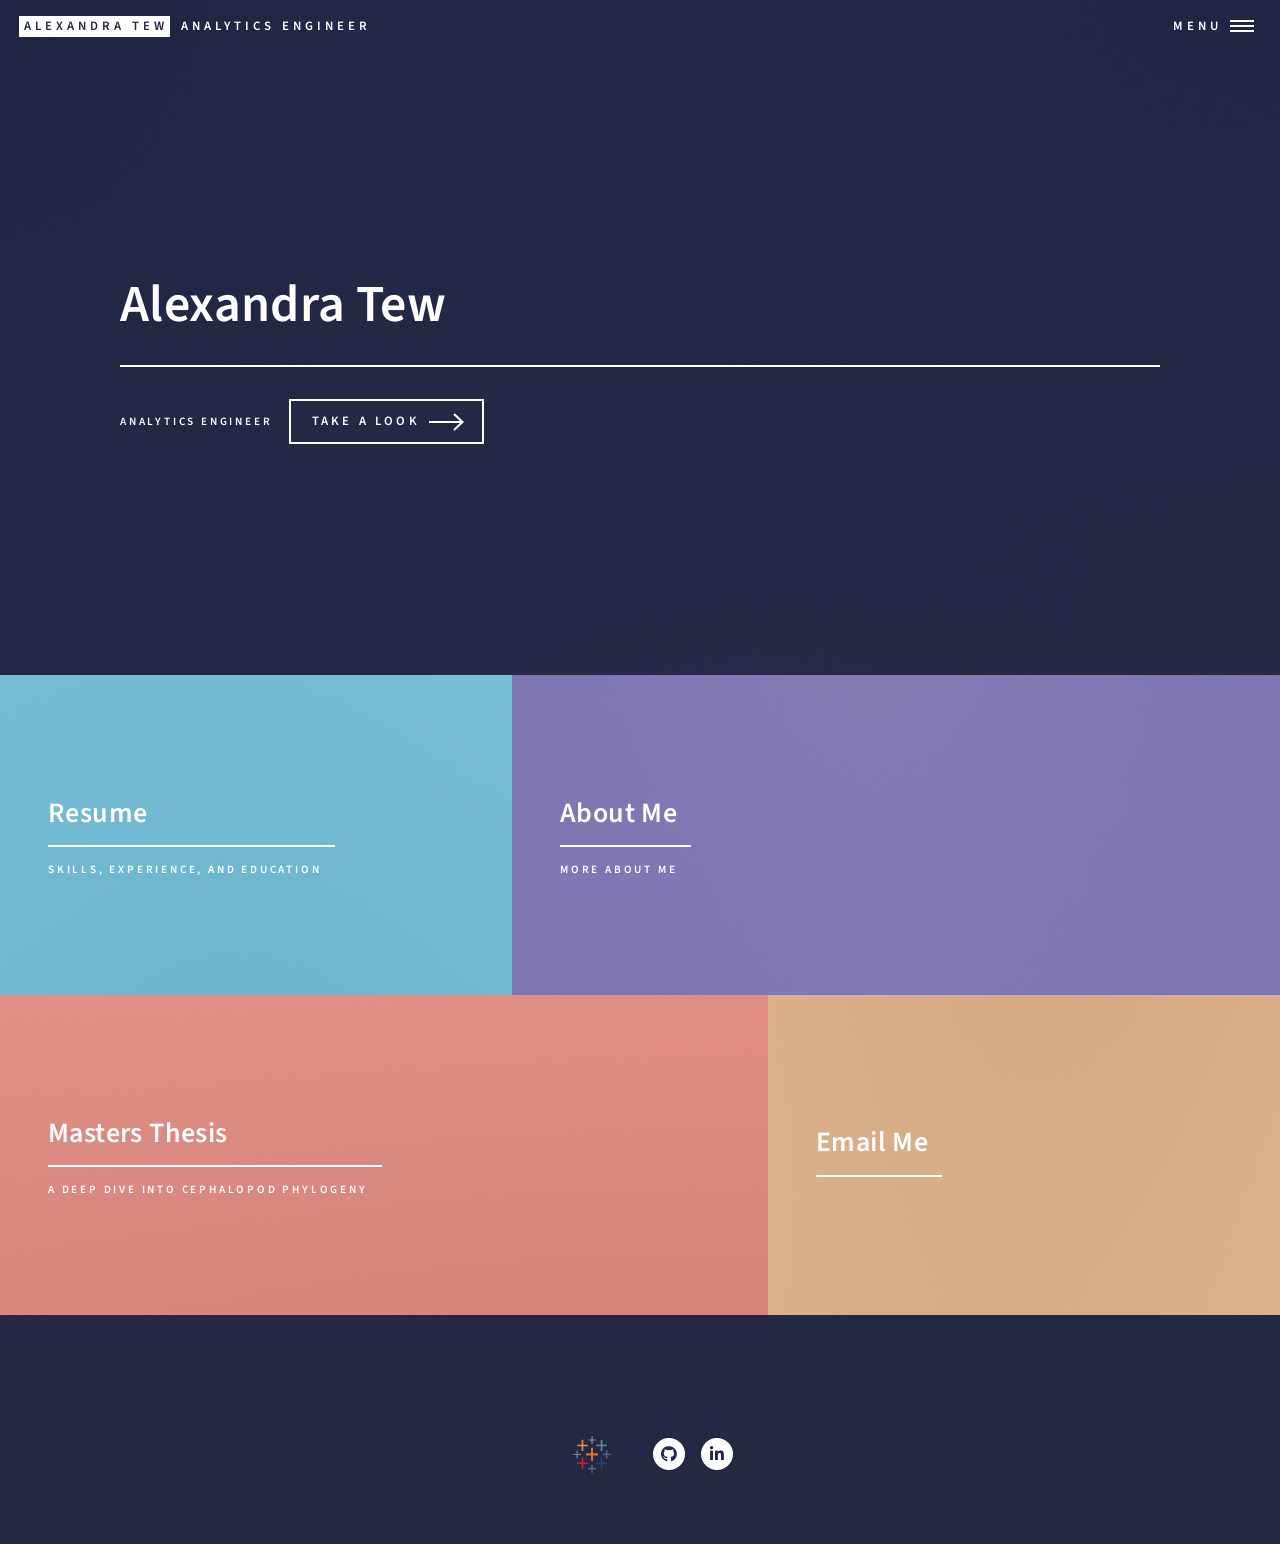
==== commit 14fff230: "Update index.html" ====
--- a/index.html
+++ b/index.html
@@ -13,7 +13,7 @@
 	    }
 	</style>
 	<head>
-		<title>Portfolio of Alexandra Tew</title>
+		<title>Resume of Alexandra Tew</title>
 		<meta charset="utf-8" />
 		<meta name="viewport" content="width=device-width, initial-scale=1, user-scalable=no" />
 		<link rel="stylesheet" href="assets/css/main.css" />
@@ -26,7 +26,7 @@
 
 				<!-- Header -->
 					<header id="header" class="alt">
-						<a href="index.html" class="logo"><strong>Alexandra Tew</strong> <span>BI Developer</span></a>
+						<a href="index.html" class="logo"><strong>Alexandra Tew</strong> <span>Analytics Engineer</span></a>
 						<nav>
 							<a href="#menu">Menu</a>
 						</nav>
@@ -49,7 +49,7 @@
 								<h1>Alexandra Tew</h1>
 							</header>
 							<div class="content">
-								<p>BI Developer</p>
+								<p>Analytics Engineer</p>
 								<ul class="actions">
 									<li><a href="#one" class="button next scrolly">Take a Look</a></li>
 								</ul>
@@ -218,3 +218,4 @@
 
 	</body>
 </html>
+
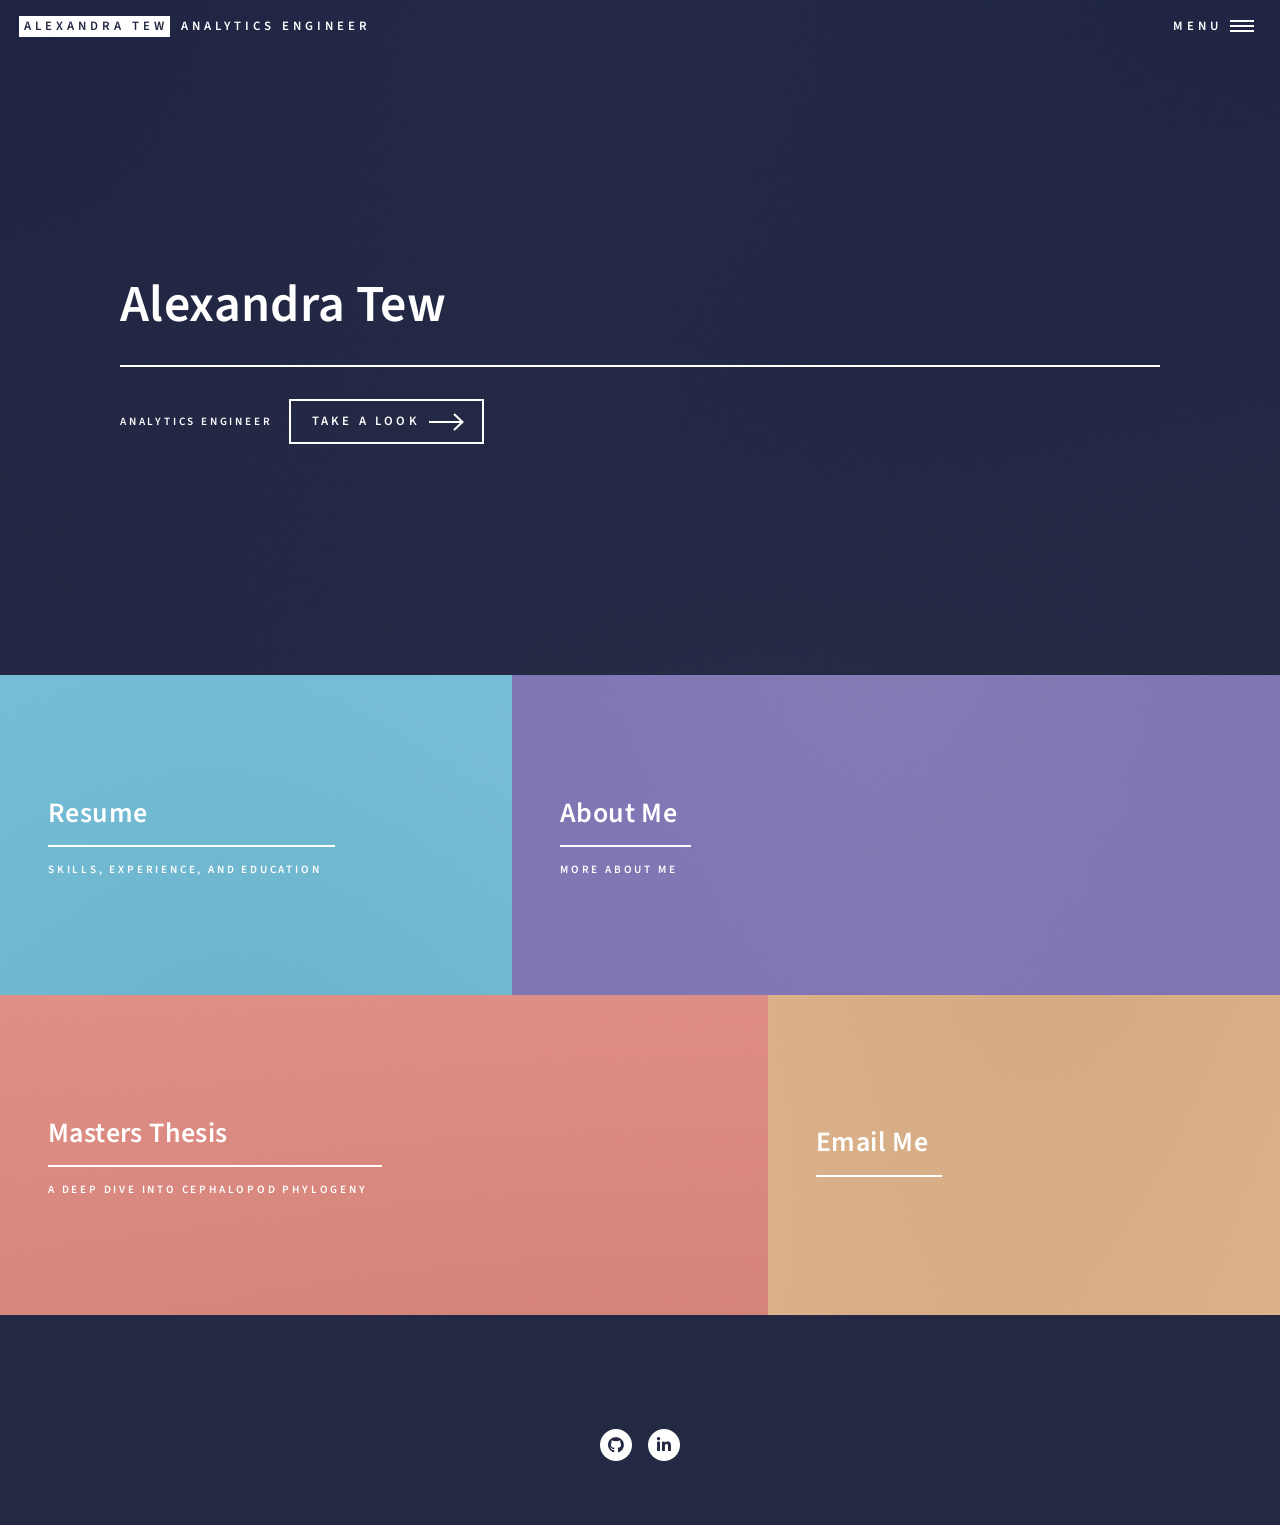
==== commit b0db1dcf: "adding about me page" ====
--- a/index.html
+++ b/index.html
@@ -37,7 +37,7 @@
 						<ul class="links">
 							<li><a href="index.html">Home</a></li>
 							<li><a href="resume.html">Resume</a></li>
-							<li><a href="projects.html">About Me</a></li>
+							<li><a href="aboutme.html">About Me</a></li>
 							<li><a href="thesis.html">Masters Thesis</a></li>
 						</ul>
 					</nav>
@@ -191,11 +191,11 @@
 				<footer id="footer">
 					<div class="inner">
 						<ul class="icons">
-							<li>
+							<!-- <li>
 								<a href="https://public.tableau.com/app/profile/alexandra.tew/" target="_blank">
 									<img src="tableau_logo.png" alt="Tableau Public" class="tableau-icon">
 								</a>
-							</li>
+							</li> -->
 							<li>
 								<a href="https://github.com/AlexandraTew" target= "_blank" class="icon brands alt fa-github"><span class="label">GitHub</span></a>
 							</li>
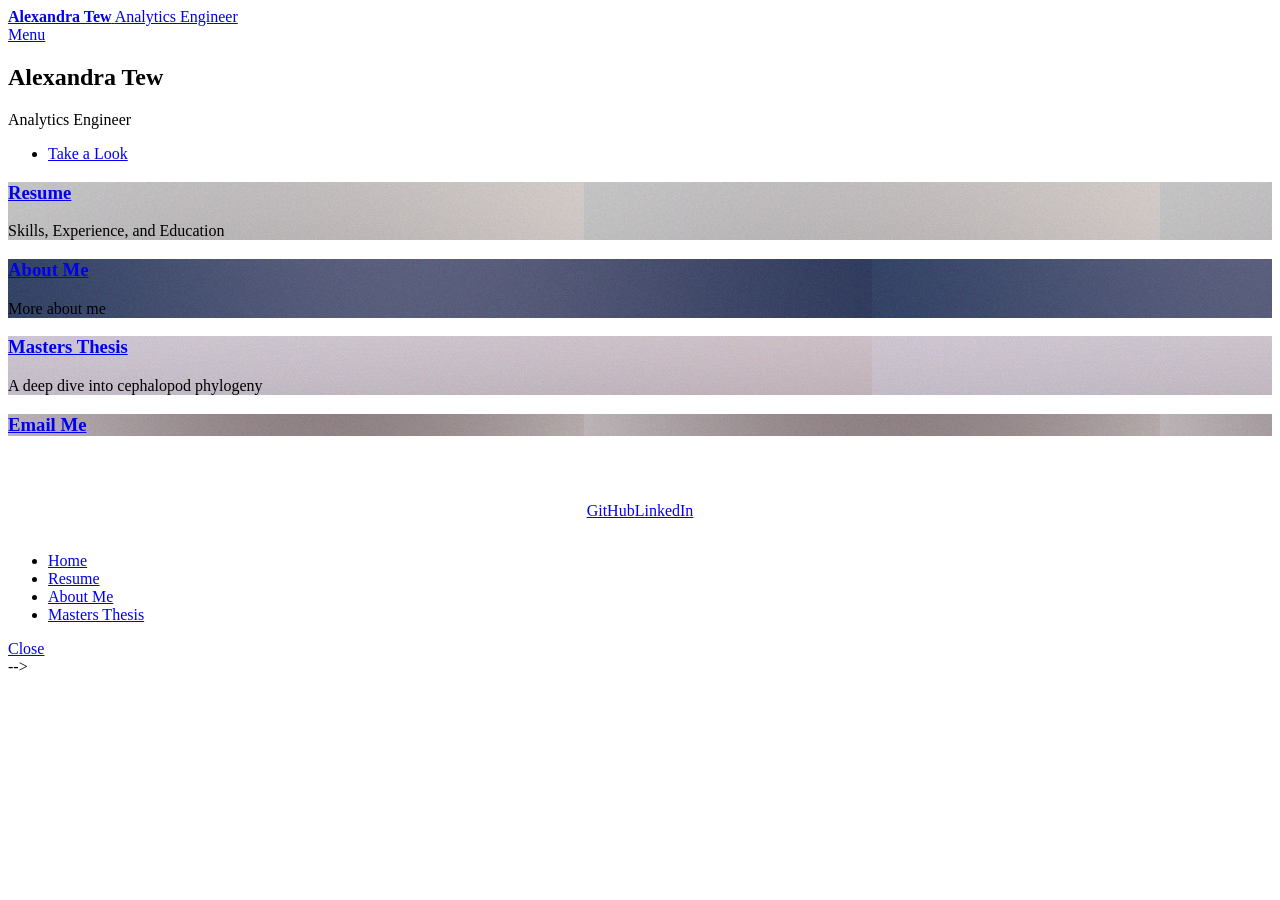
==== commit 9eecdeac: "Resume page update, projects added" ====
--- a/index.html
+++ b/index.html
@@ -1,4 +1,4 @@
-<!DOCTYPE HTML>
+<!-- <!DOCTYPE HTML>
 <html>
 	<style>	  
 	    #header .icons {
@@ -76,7 +76,7 @@
 										<img src="images/pic02.jpg" alt="" />
 									</span>
 									<header class="major">
-										<h3><a href="projects.html" class="link">About Me</a></h3>
+										<h3><a href="aboutme.html" class="link">About Me</a></h3>
 										<p>More about me</p>
 									</header>
 								</article>
@@ -191,11 +191,6 @@
 				<footer id="footer">
 					<div class="inner">
 						<ul class="icons">
-							<!-- <li>
-								<a href="https://public.tableau.com/app/profile/alexandra.tew/" target="_blank">
-									<img src="tableau_logo.png" alt="Tableau Public" class="tableau-icon">
-								</a>
-							</li> -->
 							<li>
 								<a href="https://github.com/AlexandraTew" target= "_blank" class="icon brands alt fa-github"><span class="label">GitHub</span></a>
 							</li>
@@ -217,5 +212,5 @@
 			<script src="assets/js/main.js"></script>
 
 	</body>
-</html>
-
+</html> -->
+
--- a/assets/css/main.css
+++ b/assets/css/main.css
@@ -1816,6 +1816,18 @@
 			display: none;
 		}
 
+	}
+		.major.center {
+		width: 100%;
+		text-align: center;
+	}
+
+	.major.center > :first-child {
+		width: auto;
+	}
+
+	.major.center > :first-child:after {
+		width: 100%;
 	}
 
 /* Form */
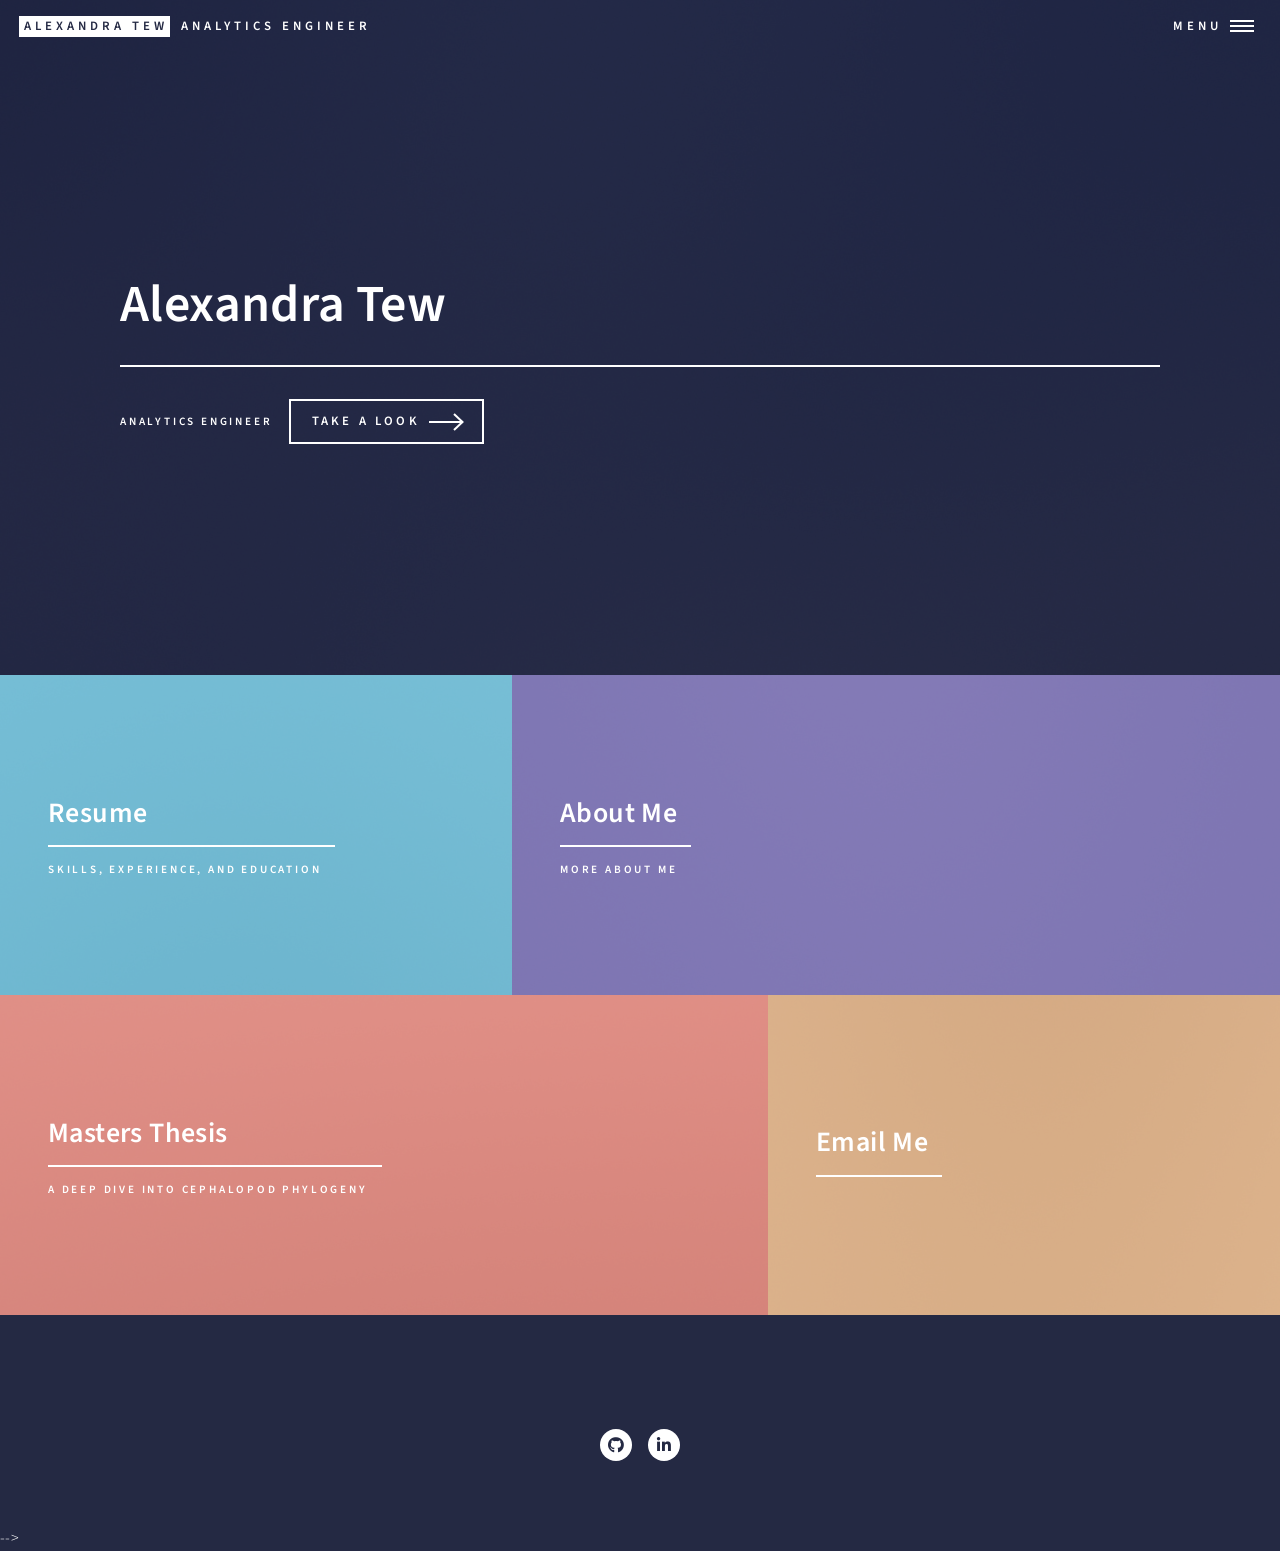
==== commit 21b4c4ed: "Fix index" ====
--- a/index.html
+++ b/index.html
@@ -1,4 +1,4 @@
-<!-- <!DOCTYPE HTML>
+<!DOCTYPE HTML>
 <html>
 	<style>	  
 	    #header .icons {
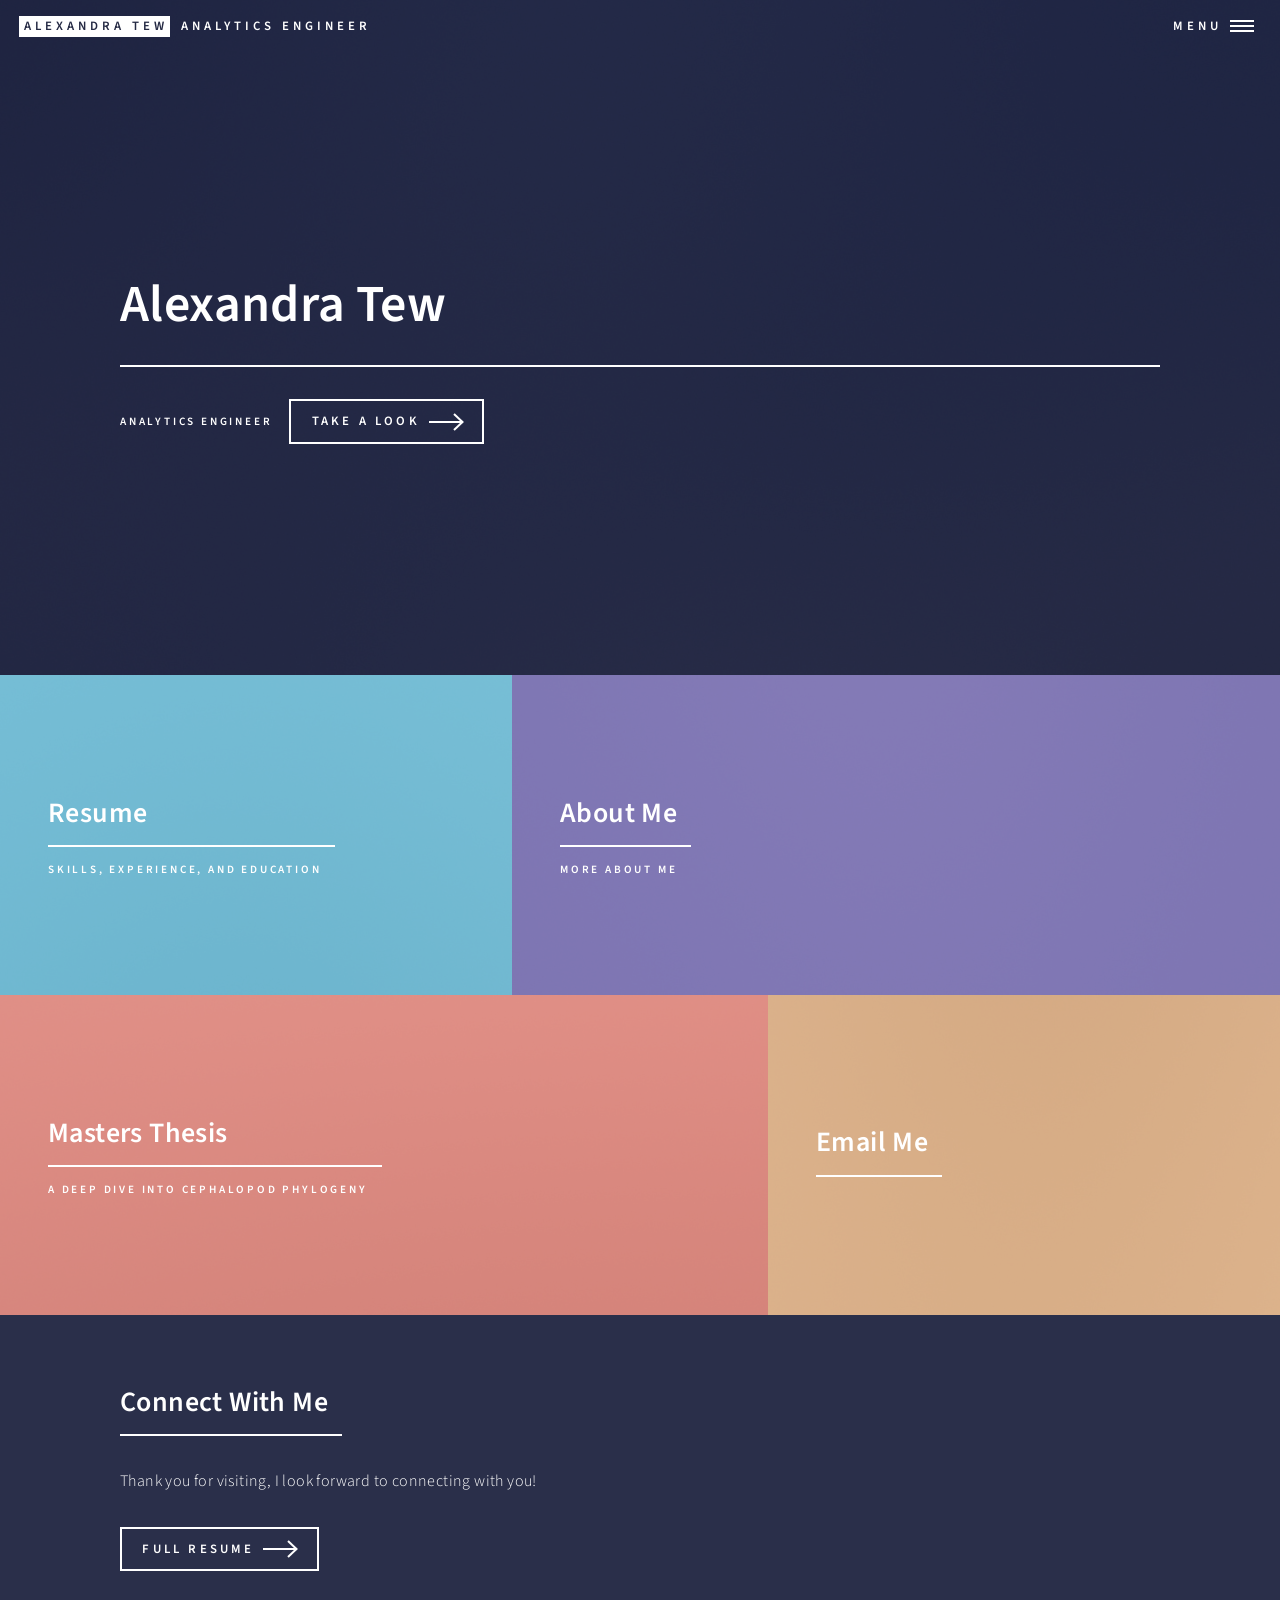
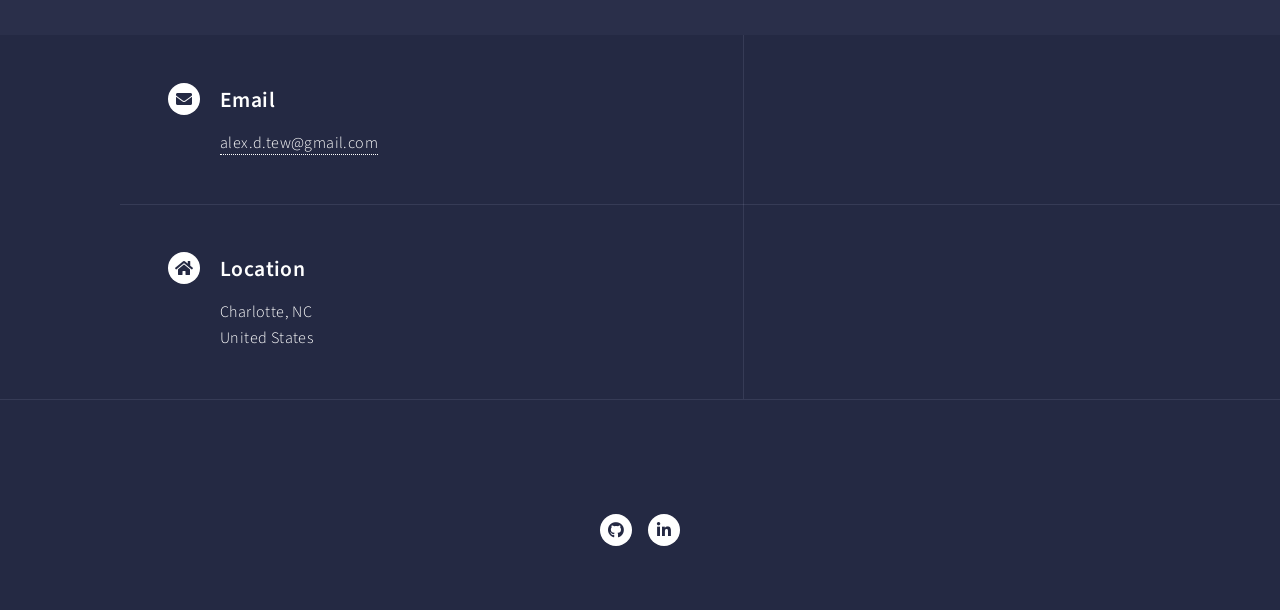
==== commit dcbe450d: "Fix index" ====
--- a/index.html
+++ b/index.html
@@ -99,22 +99,22 @@
 								</article>
 							</section>
 
-						<!-- Two
+						<!-- Two  -->
 							<section id="two">
 								<div class="inner">
 									<header class="major">
 										<h2>Connect With Me</h2>
 									</header>
 									<p>Thank you for visiting, I look forward to connecting with you!</p></p>
-									<!-- <ul class="actions">
+									<ul class="actions">
 										<li><a href="resume.html" class="button next">Full Resume</a></li>
 									</ul> 
 								</div>
-							</section> -->
+							</section>
 
 					</div>
 
-				<!-- Contact
+				<!-- Contact -->
 					<section id="contact">
 						<div class="inner">
 							<section class="split">
@@ -135,7 +135,7 @@
 								</section>
 							</section>
 						</div>
-					</section> -->
+					</section>
 
 				<!-- Footer -->
 				<style>
@@ -212,5 +212,5 @@
 			<script src="assets/js/main.js"></script>
 
 	</body>
-</html> -->
-
+</html>
+
